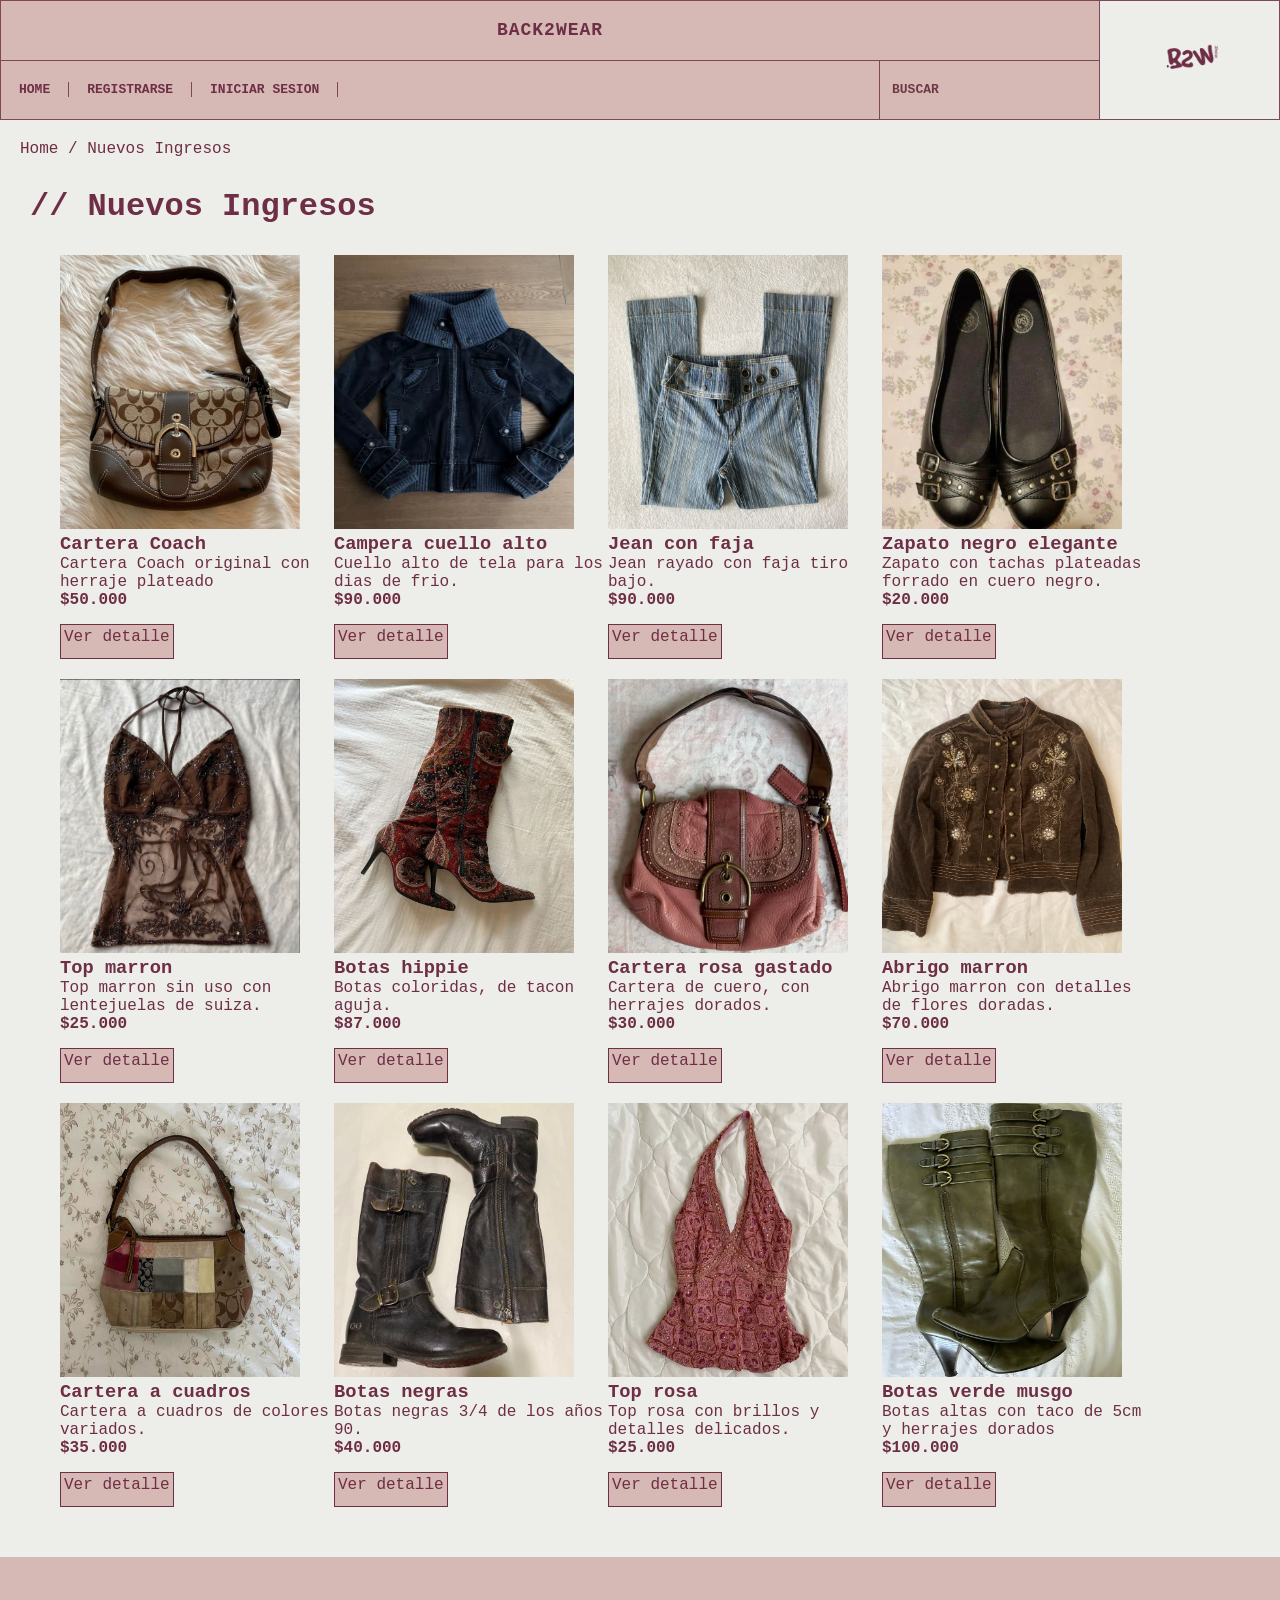
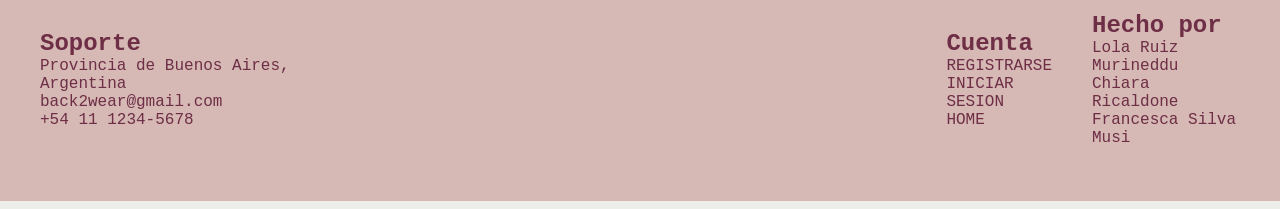
==== category.html @ ffa2dae8 "hicimos muchos cambios todas juntas como un equipo feliz" ====
<!DOCTYPE html>
<html lang="en">

<head>
    <meta charset="UTF-8">
    <meta name="viewport" content="width=device-width, initial-scale=1.0">
    <title>CATEGORY-BACK2WEAR</title>
    <link rel="stylesheet" href="./css/styles.css">
</head>

<body>
    <header class="header">
        <div class="contenedor">

            <div class="titulo">
                <h1 class="texto-titulo">BACK2WEAR</h1>
            </div>


            <div class="menu">
                <nav class="navegador">
                    <ul>
                        <li><a href="./index.html">HOME</a></li>
                        <li><a href="./register.html">REGISTRARSE</a></li>
                        <li><a href="./login.html">INICIAR SESION</a></li>
                    </ul>
                </nav>

                <form class="buscar" action="./search-results.html" method="GET">
                    <input type="text" placeholder="BUSCAR" name="q" value="">
                    <button type="submit">
                    </button>
                </form>
            </div>
        </div>

        <div class="logo">
            <img src="./img/logo.png" alt="B2W Vintage Logo">
        </div>
    </header>

    <div class="homedirec">
        <p> <a href="./index.html">Home / Nuevos Ingresos</a></p>
    </div>

    <div class="nuevos">
        <h1>// Nuevos Ingresos</h1>
    </div>



    <main class="productoscat">

        <div class="prendas">
            <img src="./img/CARTERA5.jpg" alt="Cartera coach">
            <h3>Cartera Coach</h3>
            <p>Cartera Coach original con herraje plateado</p>
            <p class="precio">$50.000</p>
            <a href="./product.html" class="botondet">Ver detalle</a>
        </div>

        <div class="prendas">
            <img src="./img/ABRIGO2.jpg" alt="Campera cuello alto">
            <h3>Campera cuello alto</h3>
            <p>Cuello alto de tela para los dias de frio.</p>
            <p class="precio">$90.000</p>
            <a href="./product.html" class="botondet">Ver detalle</a>
        </div>

       <div class="prendas">
                    <img src="./img/PANTALON1.jpg" alt="Jean con faja">
                    <h3>Jean con faja</h3>
                    <p>Jean rayado con faja tiro bajo.</p>
                    <p class="precio">$90.000</p>
                    <a href="./product.html" class="botondet">Ver detalle</a>
         </div>


        <div class="prendas">
            <img src="./img/ZAP3.jpg" alt="zapato elegante">
            <h3>Zapato negro elegante</h3>
            <p>Zapato con tachas plateadas forrado en cuero negro.</p>
            <p class="precio">$20.000</p>
            <a href="./product.html" class="botondet">Ver detalle</a>
        </div>

        <div class="prendas">
                    <img src="./img/TOP4.jpg" alt="Top marron">
                    <h3>Top marron</h3>
                    <p>Top marron sin uso con lentejuelas de suiza.</p>
                    <p class="precio">$25.000</p>
                    <a href="./product.html" class="botondet">Ver detalle</a>
         </div>

        <div class="prendas">
                    <img src="./img/ZAP2.jpg" alt="Botas altas">
                    <h3>Botas hippie</h3>
                    <p>Botas coloridas, de tacon aguja.</p>
                    <p class="precio">$87.000</p>
                    <a href="./product.html" class="botondet">Ver detalle</a>
                </div>

        <div class="prendas">
            <img src="./img/CARTERA1.jpg" alt="Cartera rosa gastado">
            <h3>Cartera rosa gastado</h3>
            <p>Cartera de cuero, con herrajes dorados.</p>
            <p class="precio">$30.000</p>
            <a href="./product.html" class="botondet">Ver detalle</a>
        </div>

        <div class="prendas">
                    <img src="./img/ABRIGO1.jpg" alt="Abrigo marron">
                    <h3>Abrigo marron</h3>
                    <p>Abrigo marron con detalles de flores doradas.</p>
                    <p class="precio">$70.000</p>
                    <a href="./product.html" class="botondet">Ver detalle</a>
                </div>

         <div class="prendas">
                    <img src="./img/CARTERA2.jpg" alt="Cartera a cuadros">
                    <h3>Cartera a cuadros</h3>
                    <p>Cartera a cuadros de colores variados.</p>
                    <p class="precio">$35.000</p>
                    <a href="./product.html" class="botondet">Ver detalle</a>
                </div>

       <div class="prendas">
                    <img src="./img/ZAP5.jpg" alt="Botas negras">
                    <h3>Botas negras</h3>
                    <p>Botas negras 3/4 de los años 90.</p>
                    <p class="precio">$40.000</p>
                    <a href="./product.html" class="botondet">Ver detalle</a>
                </div>

        <div class="prendas">
                    <img src="./img/TOP3.jpg" alt="Top rosa">
                    <h3>Top rosa</h3>
                    <p>Top rosa con brillos y detalles delicados.</p>
                    <p class="precio">$25.000</p>
                    <a href="./product.html" class="botondet">Ver detalle</a>
                </div>

        <div class="prendas">
            <img src="./img/ZAP4.jpg" alt="Botas verde musgo">
            <h3>Botas verde musgo</h3>
            <p>Botas altas con taco de 5cm y herrajes dorados</p>
            <p class="precio">$100.000</p>
            <a href="./product.html" class="botondet">Ver detalle</a>
        </div>

    </main>



    <footer>
        <div class="soporte">
            <h2>Soporte</h2>
            <p>Provincia de Buenos Aires, Argentina</p>
            <p><a href="https://mail.google.com/mail/u/0/#inbox">back2wear@gmail.com</a></p>
            <p><a href="https://web.whatsapp.com/">+54 11 1234-5678</a></p>
        </div>

        <div>
            <iframe
                src="https://www.google.com/maps/embed?pb=!1m18!1m12!1m3!1d3290.2256772134606!2d-58.53369842397355!3d-34.44641874920848!2m3!1f0!2f0!3f0!3m2!1i1024!2i768!4f13.1!3m3!1m2!1s0x95bcafe9caa04e91%3A0xab200d654151ec0b!2sUniversidad%20de%20San%20Andr%C3%A9s!5e0!3m2!1ses-419!2sar!4v1789571897589!5m2!1ses-419!2sar"
                width="600" height="200" style="border:0;" allowfullscreen="" loading="lazy"
                referrerpolicy="strict-origin-when-cross-origin"></iframe>
        </div>

        <div class="cuenta">
            <h2>Cuenta</h2>
            <a href="./register.html">REGISTRARSE</a><br>
            <a href="./login.html">INICIAR SESION</a><br>
            <a href="./index.html">HOME</a>
        </div>

        <div class="hecho">
            <h2>Hecho por</h2>
            <p>Lola Ruiz Murineddu</p>
            <p>Chiara Ricaldone</p>
            <p>Francesca Silva Musi</p>
        </div>



    </footer>

</body>

</html>
---- css/styles.css ----
ul,
ol,
li {
    list-style-type: none;
    text-decoration: none;
}

* {
    box-sizing: border-box;
    margin: 0;
    padding: 0;
}

body{
    background-color: #edede9;
}
.header {
    display: flex;
    width: 100%;
    height: 120px; 
    border: 1px solid #7c4852;
}


.contenedor {
    flex: 1; 
    background-color: #d6b8b4; 
    display: flex;
    flex-direction: column;
}


.titulo {
    flex: 1;
    display: flex;
    align-items: center;
    justify-content: center;
    border-bottom: 1px solid #7c4852;
}

.texto-titulo {
    font-family: monospace, Arial, sans-serif;
    font-size: 18px;
    font-weight: bold;
    color: #6d2e46; 
    letter-spacing: 1px;
}


.menu {
    flex: 1;
    display: flex;
    justify-content: space-between;
    align-items: center;
}


.navegador ul {
    display: flex;
    list-style: none;
    height: 100%;
}

.navegador li {
    border-right: 1px solid #7c4852;
}

.navegador a {
    display: flex;
    align-items: center;
    justify-content: center;
    padding: 0 18px;
    height: 100%;
    text-decoration: none;
    color: #6d2e46;
    font-family: monospace, Arial, sans-serif;
    font-size: 13px;
    font-weight: bold;
}


.buscar {
    display: flex;
    align-items: center;
    border-left: 1px solid #7c4852;
    padding: 0 12px;
    height: 100%;
    min-width: 220px;
    justify-content: space-between;
}

.buscar input {
    background: transparent;
    border: none;
    outline: none;
    color: #6d2e46;
    font-family: monospace, Arial, sans-serif;
    font-size: 13px;
    font-weight: bold;
    width: 100%;
}

.buscar input::placeholder {
    color: #6d3947;
}

.buscar button {
    background: transparent;
    border: none;
    color: #6d2e46;
    cursor: pointer;
    display: flex;
    align-items: center;
    padding-left: 8px;
}


.logo {
    width: 180px; 
    background-color: #edede9; 
    border-left: 1px solid #7c4852;
    display: flex;
    align-items: center;
    justify-content: center;
    padding: 10px;
}

.logo img {
    max-width: 100%;
    max-height: 100%;
    object-fit: contain;
}

.padre-categoria{
display:flex;
text-decoration:none;
margin-left:20px;
margin-top:40px;


}

.padre-categoria a{
display:flex;
text-decoration:none;
margin: 10px;
margin-left:20px;
color: #6d2e46;
font-family: monospace, Arial, sans-serif;
margin-right:90px;
}

.titulocate{
align-self:flex-start;
}

.categorias{
align-self:flex-start;
color: #6d2e46;
font-family: monospace, Arial, sans-serif;
border-right:#6d2e46 solid 1px;
}

.banner{
    margin-left:60px;
}
.banner img{
    flex-direction:row;
    flex-wrap:nowrap;
    width: 323px;;
    height:377px;
    margin:0px;
    
}

.prod{
margin-top: 40px;
color: #6d2e46;
font-family: monospace, Arial, sans-serif;
margin-bottom:30px;
border-top: #6d2e46 solid 1px;
padding-top: 20px;
}

.prendas{
     width:274px;
   
   
}
.prendas h3,p,a{
     color:#6d2e46;
     font-family: monospace, Arial, sans-serif;
     text-decoration:none;
}

.prendas img{
    width:240px;
    height:274px;
}

.botondet{
    color:#6d2e46;
    background-color:#d6b8b4;
    width: fit-content;
    height:35px;
    align-items:center;
    border:#6d2e46 solid 1px;
    padding: 3px;
    display:block;
    margin-top:15px;
    margin-bottom: 20px;
    
}

.precio{
    font-weight: bold;
}

.productos{
    display:flex;
    flex-direction:row;
    flex-wrap: wrap;
}

footer {
    background-color: #d6b8b4;
    display: flex;
    padding: 20px;
    justify-content: space-between;
    align-items: center;
    margin-top: 30px;
}

.soporte {
    color: #6d2e46;
    font-family: monospace, Arial, sans-serif;
padding: 20px;
}

.cuenta {
    color: #6d2e46;
    font-family: monospace, Arial, sans-serif;
padding: 20px;

}

.hecho {
    color: #6d2e46;
    font-family: monospace, Arial, sans-serif;
padding: 20px;
}

.productoscat {
    display:flex;
    flex-direction:row;
    flex-wrap: wrap;
    margin-left: 60px;
}

.homedirec { 
    color: #6d2e46;
    font-family: monospace, Arial, sans-serif;
    margin: 20px;
}

.nuevos {
    color: #6d2e46;
    font-family: monospace, Arial, sans-serif;
    margin: 30px;
}
.no_hay {
    text-align: center;
    color: #6d2e46;
    font-family: monospace, Arial, sans-serif;
    margin-top: 40px;
    margin-bottom: 100px;
}

.item {
    display: flex;
    margin: 60px;
    padding: 20px;
    border-bottom: 1px solid #6d2e46;
}

.chico img{
   width: 152px;
   height: 140px;
   display: block;
   margin-top: 20px;

}

.grande img{
    width: 508px;
    height: 600px;
    margin-left: 50px;
    margin-right: 50px;

}

.desc h1{
    color: #6d2e46;
    font-family: monospace, Arial, sans-serif;
    margin-bottom: 10px;
}

.grande {
    display: flex;
    margin: 20px;
}

.desc p {
    color: #6d2e46;
     font-family: monospace, Arial, sans-serif;
}

.mismo {
     color: #6d2e46;
    font-family: monospace, Arial, sans-serif;
    margin-bottom: 10px;
    font-weight: bold;
}

.tengorazon {
    border-top: #6d2e46 solid 1px;
    padding-top: 10px;
}

.menos, .uno, .mas, .comprar {
    display: inline-block;
    margin: 5px;
    margin-top: 30px;
}

.menos {
    border: 1px solid #6d2e46;
    padding: 10px;
    border-radius: 20%;
}

.mas {
    background-color: #d6b8b4;
    padding: 10px;
    border-radius: 20%;
}

.comprar {
    margin-left: 300px;
background-color: #d6b8b4;
    padding: 10px;
    border-radius: 10%;
}

.estrella {
    font-size: 100px;
    color: #fae588;
}

.formulario form{
    color: #6d2e46;
    font-family: monospace, Arial, sans-serif;
    padding:20px;
    
}
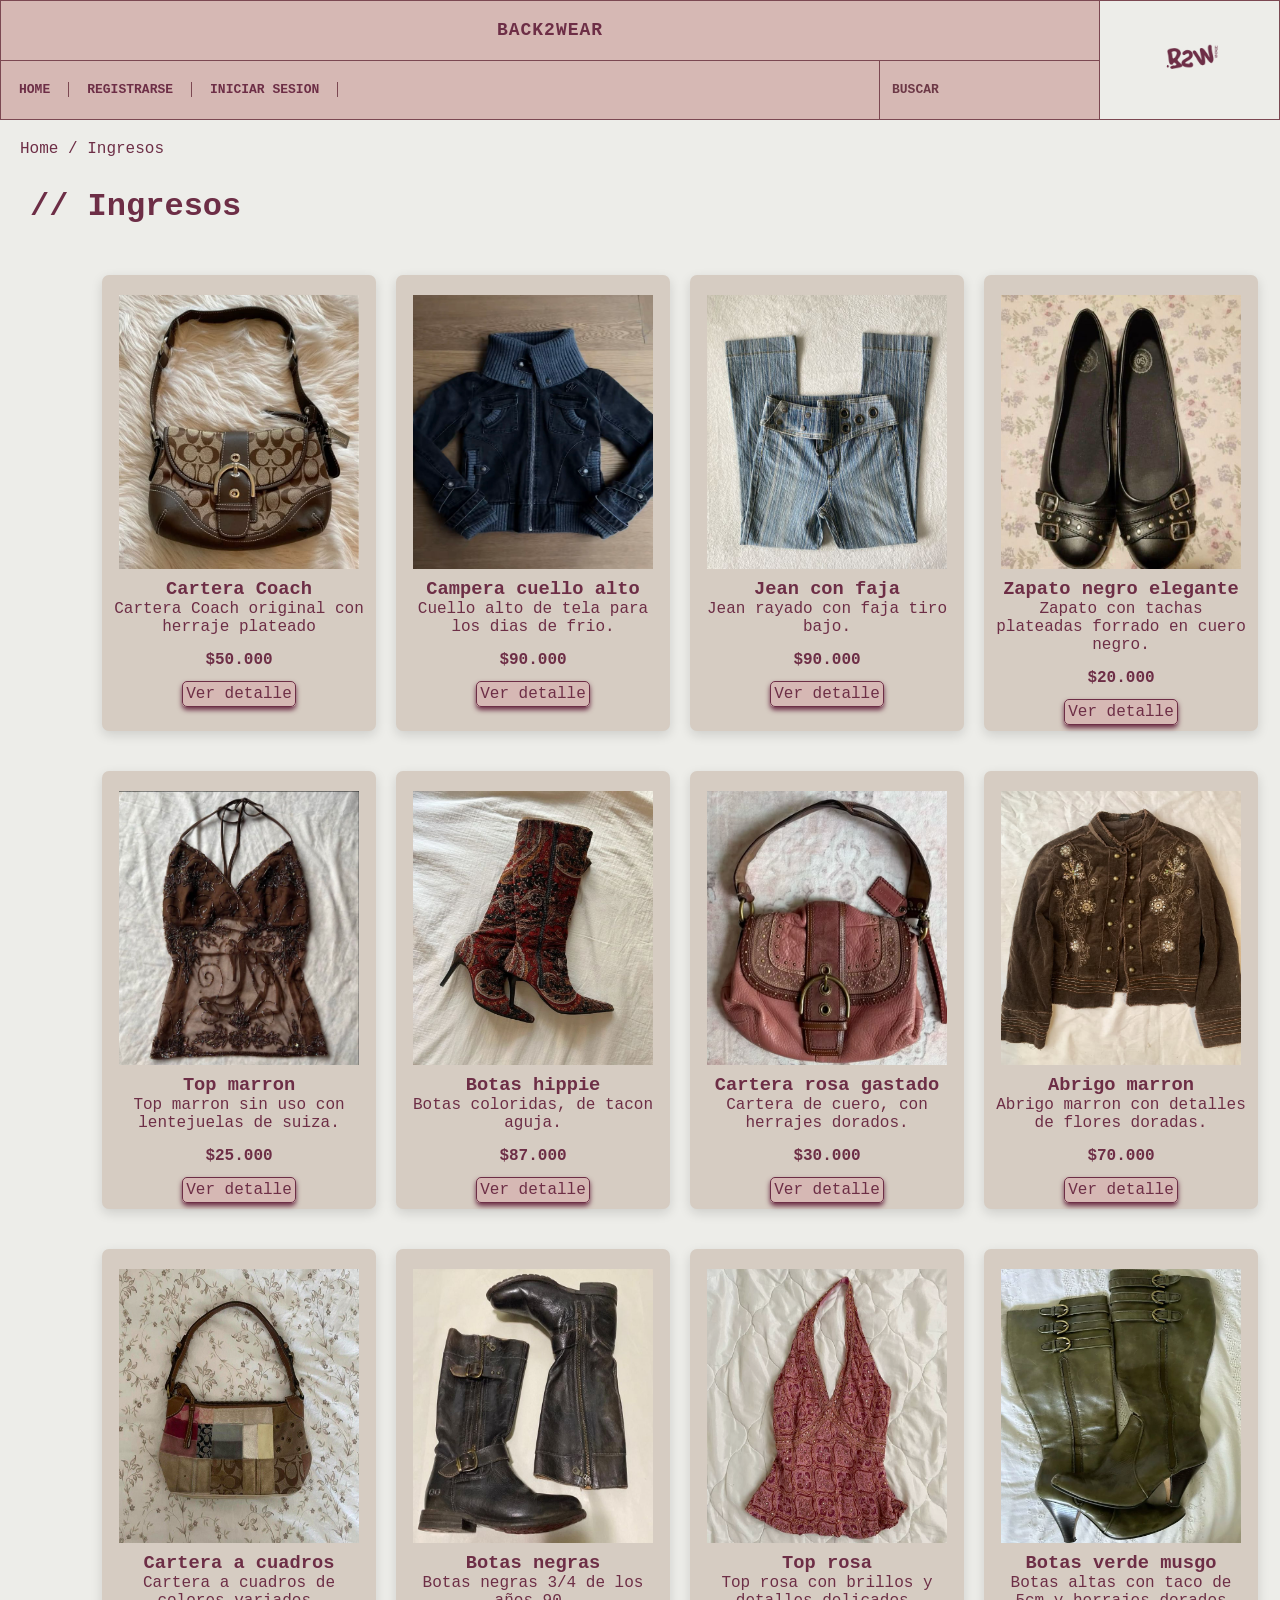
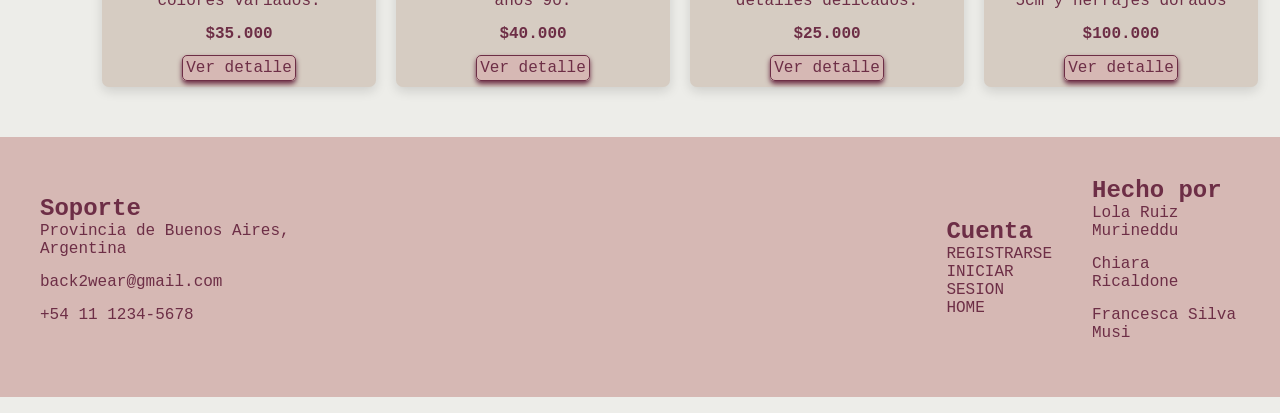
==== commit 205338bf: "Modificaciones generales, arrancamos a rastrillar" ====
--- a/category.html
+++ b/category.html
@@ -40,11 +40,11 @@
     </header>
 
     <div class="homedirec">
-        <p> <a href="./index.html">Home / Nuevos Ingresos</a></p>
+        <p> <a href="./index.html">Home / Ingresos</a></p>
     </div>
 
     <div class="nuevos">
-        <h1>// Nuevos Ingresos</h1>
+        <h1>// Ingresos</h1>
     </div>
 
 
--- a/css/styles.css
+++ b/css/styles.css
@@ -11,20 +11,21 @@
     padding: 0;
 }
 
-body{
+body {
     background-color: #edede9;
 }
+
 .header {
     display: flex;
     width: 100%;
-    height: 120px; 
+    height: 120px;
     border: 1px solid #7c4852;
 }
 
 
 .contenedor {
-    flex: 1; 
-    background-color: #d6b8b4; 
+    flex: 1;
+    background-color: #d6b8b4;
     display: flex;
     flex-direction: column;
 }
@@ -42,7 +43,7 @@
     font-family: monospace, Arial, sans-serif;
     font-size: 18px;
     font-weight: bold;
-    color: #6d2e46; 
+    color: #6d2e46;
     letter-spacing: 1px;
 }
 
@@ -116,8 +117,8 @@
 
 
 .logo {
-    width: 180px; 
-    background-color: #edede9; 
+    width: 180px;
+    background-color: #edede9;
     border-left: 1px solid #7c4852;
     display: flex;
     align-items: center;
@@ -131,94 +132,120 @@
     object-fit: contain;
 }
 
-.padre-categoria{
-display:flex;
-text-decoration:none;
-margin-left:20px;
-margin-top:40px;
-
-
-}
-
-.padre-categoria a{
-display:flex;
-text-decoration:none;
-margin: 10px;
-margin-left:20px;
-color: #6d2e46;
-font-family: monospace, Arial, sans-serif;
-margin-right:90px;
-}
-
-.titulocate{
-align-self:flex-start;
-}
-
-.categorias{
-align-self:flex-start;
-color: #6d2e46;
-font-family: monospace, Arial, sans-serif;
-border-right:#6d2e46 solid 1px;
-}
-
-.banner{
-    margin-left:60px;
-}
-.banner img{
-    flex-direction:row;
-    flex-wrap:nowrap;
-    width: 323px;;
-    height:377px;
-    margin:0px;
+.padre-categoria {
+    display: flex;
+    text-decoration: none;
+    margin-left: 20px;
+    margin-top: 40px;
+
+
+}
+
+.padre-categoria a {
+    display: flex;
+    text-decoration: none;
+    margin: 10px;
+    margin-left: 20px;
+    color: #6d2e46;
+    font-family: monospace, Arial, sans-serif;
+    margin-right: 90px;
+}
+
+.titulocate {
+    align-self: flex-start;
+}
+
+.categorias {
+    align-self: flex-start;
+    color: #6d2e46;
+    font-family: monospace, Arial, sans-serif;
+    border-right: #6d2e46 solid 1px;
+}
+
+.banner {
+    margin-left: 60px;
+    display: inline-block;
+    text-align: center;
+}
+
+.banner img {
+    flex-direction: row;
+    flex-wrap: nowrap;
+    width: 323px;
+    height: 377px;
+    margin: 0px;
+
+}
+
+.prod {
+    margin-top: 40px;
+    color: #6d2e46;
+    font-family: monospace, Arial, sans-serif;
+    margin-bottom: 30px;
+    border-top: #6d2e46 solid 1px;
+    padding-top: 20px;
+    display: flex;
+    margin-left: 20px;
+
+}
+
+.prendas {
+    width: 274px;
+    background-color: #d6ccc2;
+    margin: 20px;
+    text-align: center;
+    padding: 10px;
+    margin-right: 0;
+    border-radius: 7px;
+      box-shadow: 0 4px 12px #00000022;
+      
+
+
+}
+
+.prendas h3,
+p,
+a {
+    color: #6d2e46;
+    font-family: monospace, Arial, sans-serif;
+    text-decoration: none;
+
+}
+
+.prendas img {
+    width: 240px;
+    height: 274px;
+    margin-top: 10px;
+    margin-bottom: 5px;
+
+}
+
+.botondet {
+    color: #6d2e46;
+    background-color: #d6b8b4;
+    width: fit-content;
+    height: 35px;
+    border: #6d2e46 solid 1px;
+    padding: 3px;
+    margin: auto;
+    align-items: center;
+  box-shadow: 0 3px 5px #6d2e46;
+  border-radius: 5px;
     
 }
 
-.prod{
-margin-top: 40px;
-color: #6d2e46;
-font-family: monospace, Arial, sans-serif;
-margin-bottom:30px;
-border-top: #6d2e46 solid 1px;
-padding-top: 20px;
-}
-
-.prendas{
-     width:274px;
-   
-   
-}
-.prendas h3,p,a{
-     color:#6d2e46;
-     font-family: monospace, Arial, sans-serif;
-     text-decoration:none;
-}
-
-.prendas img{
-    width:240px;
-    height:274px;
-}
-
-.botondet{
-    color:#6d2e46;
-    background-color:#d6b8b4;
-    width: fit-content;
-    height:35px;
-    align-items:center;
-    border:#6d2e46 solid 1px;
-    padding: 3px;
-    display:block;
-    margin-top:15px;
+.botondet a {
     margin-bottom: 20px;
-    
-}
-
-.precio{
-    font-weight: bold;
-}
-
-.productos{
-    display:flex;
-    flex-direction:row;
+    text-align: center;
+}
+
+.precio {
+    font-weight: bold;
+}
+
+.productos {
+    display: flex;
+    flex-direction: row;
     flex-wrap: wrap;
 }
 
@@ -229,38 +256,43 @@
     justify-content: space-between;
     align-items: center;
     margin-top: 30px;
+  
 }
 
 .soporte {
     color: #6d2e46;
     font-family: monospace, Arial, sans-serif;
-padding: 20px;
+    padding: 20px;
 }
 
 .cuenta {
     color: #6d2e46;
     font-family: monospace, Arial, sans-serif;
-padding: 20px;
+    padding: 20px;
 
 }
 
 .hecho {
     color: #6d2e46;
     font-family: monospace, Arial, sans-serif;
-padding: 20px;
+    padding: 20px;
 }
 
 .productoscat {
-    display:flex;
-    flex-direction:row;
+    display: flex;
+    flex-direction: row;
     flex-wrap: wrap;
     margin-left: 60px;
-}
-
-.homedirec { 
+    justify-content: center;
+}
+
+.homedirec {
     color: #6d2e46;
     font-family: monospace, Arial, sans-serif;
     margin: 20px;
+
+
+
 }
 
 .nuevos {
@@ -268,6 +300,7 @@
     font-family: monospace, Arial, sans-serif;
     margin: 30px;
 }
+
 .no_hay {
     text-align: center;
     color: #6d2e46;
@@ -283,15 +316,16 @@
     border-bottom: 1px solid #6d2e46;
 }
 
-.chico img{
-   width: 152px;
-   height: 140px;
-   display: block;
-   margin-top: 20px;
-
-}
-
-.grande img{
+.chico img {
+    width: 152px;
+    height: 140px;
+    display: block;
+    margin-top: 20px;
+    
+
+}
+
+.grande img {
     width: 508px;
     height: 600px;
     margin-left: 50px;
@@ -299,7 +333,7 @@
 
 }
 
-.desc h1{
+.desc h1 {
     color: #6d2e46;
     font-family: monospace, Arial, sans-serif;
     margin-bottom: 10px;
@@ -312,11 +346,11 @@
 
 .desc p {
     color: #6d2e46;
-     font-family: monospace, Arial, sans-serif;
+    font-family: monospace, Arial, sans-serif;
 }
 
 .mismo {
-     color: #6d2e46;
+    color: #6d2e46;
     font-family: monospace, Arial, sans-serif;
     margin-bottom: 10px;
     font-weight: bold;
@@ -327,39 +361,228 @@
     padding-top: 10px;
 }
 
-.menos, .uno, .mas, .comprar {
+.menos,
+.uno,
+.mas,
+.comprar {
     display: inline-block;
     margin: 5px;
     margin-top: 30px;
 }
 
 .menos {
-    border: 1px solid #6d2e46;
+  
     padding: 10px;
     border-radius: 20%;
+      box-shadow: 0 1px 5px #6d2e46;
 }
 
 .mas {
     background-color: #d6b8b4;
     padding: 10px;
     border-radius: 20%;
+      box-shadow: 0 3px 5px #6d2e46;
 }
 
 .comprar {
     margin-left: 300px;
-background-color: #d6b8b4;
+    background-color: #d6b8b4;
     padding: 10px;
     border-radius: 10%;
+      box-shadow: 0 3px 5px #6d2e46;
 }
 
 .estrella {
-    font-size: 100px;
-    color: #fae588;
-}
-
-.formulario form{
-    color: #6d2e46;
-    font-family: monospace, Arial, sans-serif;
-    padding:20px;
+    font-size: 80px;
+    color: #dbb42c;
     
+}
+
+.formulario textarea {
+    margin-left: 60px;
+    background-color: #edede9;
+    border: #6d2e46 solid 1px;
+    color: #6d2e46;
+    cursor: pointer;
+    font-family: monospace, Arial, sans-serif;
+    font-weight: bold;
+    padding: 10px;
+    border-radius: 5px;
+    margin-bottom: 10px;
+    width: 400px;
+        box-shadow: 0 1px 5px #6d2e46;
+}
+
+.res {
+    display: flex;
+    flex-direction: row;
+    align-items: flex-start;
+    justify-content:left;
+    
+}
+
+
+.res h2 {
+    color: #6d2e46;
+    font-family: monospace, Arial, sans-serif;
+    align-self: flex-start;
+    padding-right: 10px;
+    margin-left: 60px;
+}
+
+.res p {
+    font-family: monospace, Arial, sans-serif;
+    align-self: flex-start;
+    padding-right: 10px;
+}
+
+.lindo {
+    color: #6d2e46;
+    font-family: monospace, Arial, sans-serif;
+    margin-left: 60px;
+    margin-right: 60px;
+ 
+
+}
+
+.estrellares {
+    font-size: 30px;
+    color: #dbb42c;
+}
+
+.comentarios {
+    padding-top: 30px;
+    padding-bottom: 30px;
+    
+
+}
+
+.comentarios1 {
+    background-color: #d6ccc2;
+    margin-bottom: 20px;
+    border: #6d2e46 dotted 2px;
+    padding: 20px;
+    border-radius: 10px;
+}
+
+.comentarios2 {
+    background-color: #d6ccc2;
+    margin-bottom: 20px;
+    border: #6d2e46 dotted 2px;
+    padding: 20px;
+    border-radius: 10px;
+}
+
+.comentarios3 {
+    background-color: #d6ccc2;
+    margin-bottom: 20px;
+    border: #6d2e46 dotted 2px;
+    padding: 20px;
+    border-radius: 10px;
+}
+
+.comentarios4 {
+    background-color: #d6ccc2;
+    margin-bottom: 20px;
+    border: #6d2e46 dotted 2px;
+    padding: 20px;
+    border-radius: 10px;
+}
+
+
+.comentarios5 {
+    background-color: #d6ccc2;
+    margin-bottom: 20px;
+    border: #6d2e46 dotted 2px;
+    padding: 20px;
+    border-radius: 10px;
+}
+
+
+.iniciar {
+    display: flex;
+    font-size: 25px;
+
+
+}
+
+
+.imgregis img {
+    width: 600px;
+    height: 682px;
+    margin-top: 100px;
+    margin-bottom: 100px;
+    margin-left: 100px;
+
+}
+
+.sesion {
+    margin: auto;
+    color: #6d2e46;
+    font-family: monospace, Arial, sans-serif;
+    display: block;
+    padding: 70px;
+    border-radius: 5px;
+    border: solid #6d2e46 1px;
+    
+}
+
+.sesion input {
+    background: transparent;
+    border-bottom: #6d2e46 solid 2px;
+    border-top: none;
+    border-right: none;
+    border-left: none;
+    outline: none;
+    display: flex;
+    flex-direction: column;
+    margin-bottom: 15px;
+    font-size: 20px;
+     
+}
+
+.sesion div {
+    display: flex;
+    flex-direction: column;
+    margin-bottom: 15px;
+    justify-content: center;
+
+
+}
+
+.sesion h2,
+p {
+    display: flex;
+    flex-direction: column;
+    margin-bottom: 15px;
+}
+
+
+.tener {
+    font-size: 15px;
+}
+
+
+.ingresar {
+    display: flex;
+}
+
+.ingresar button {
+    background: transparent;
+    border: solid #6d2e46 1px;
+    color: #6d2e46;
+    cursor: pointer;
+    width: fit-content;
+    align-self: center;
+    font-family: monospace, Arial, sans-serif;
+    font-weight: bold;
+    padding: 10px;
+    border-radius: 10px;
+        box-shadow: 0 1px 5px #6d2e46;
+
+}
+
+.reg {
+    border-bottom: solid #6d2e46 1px;
+    width: fit-content;
 }
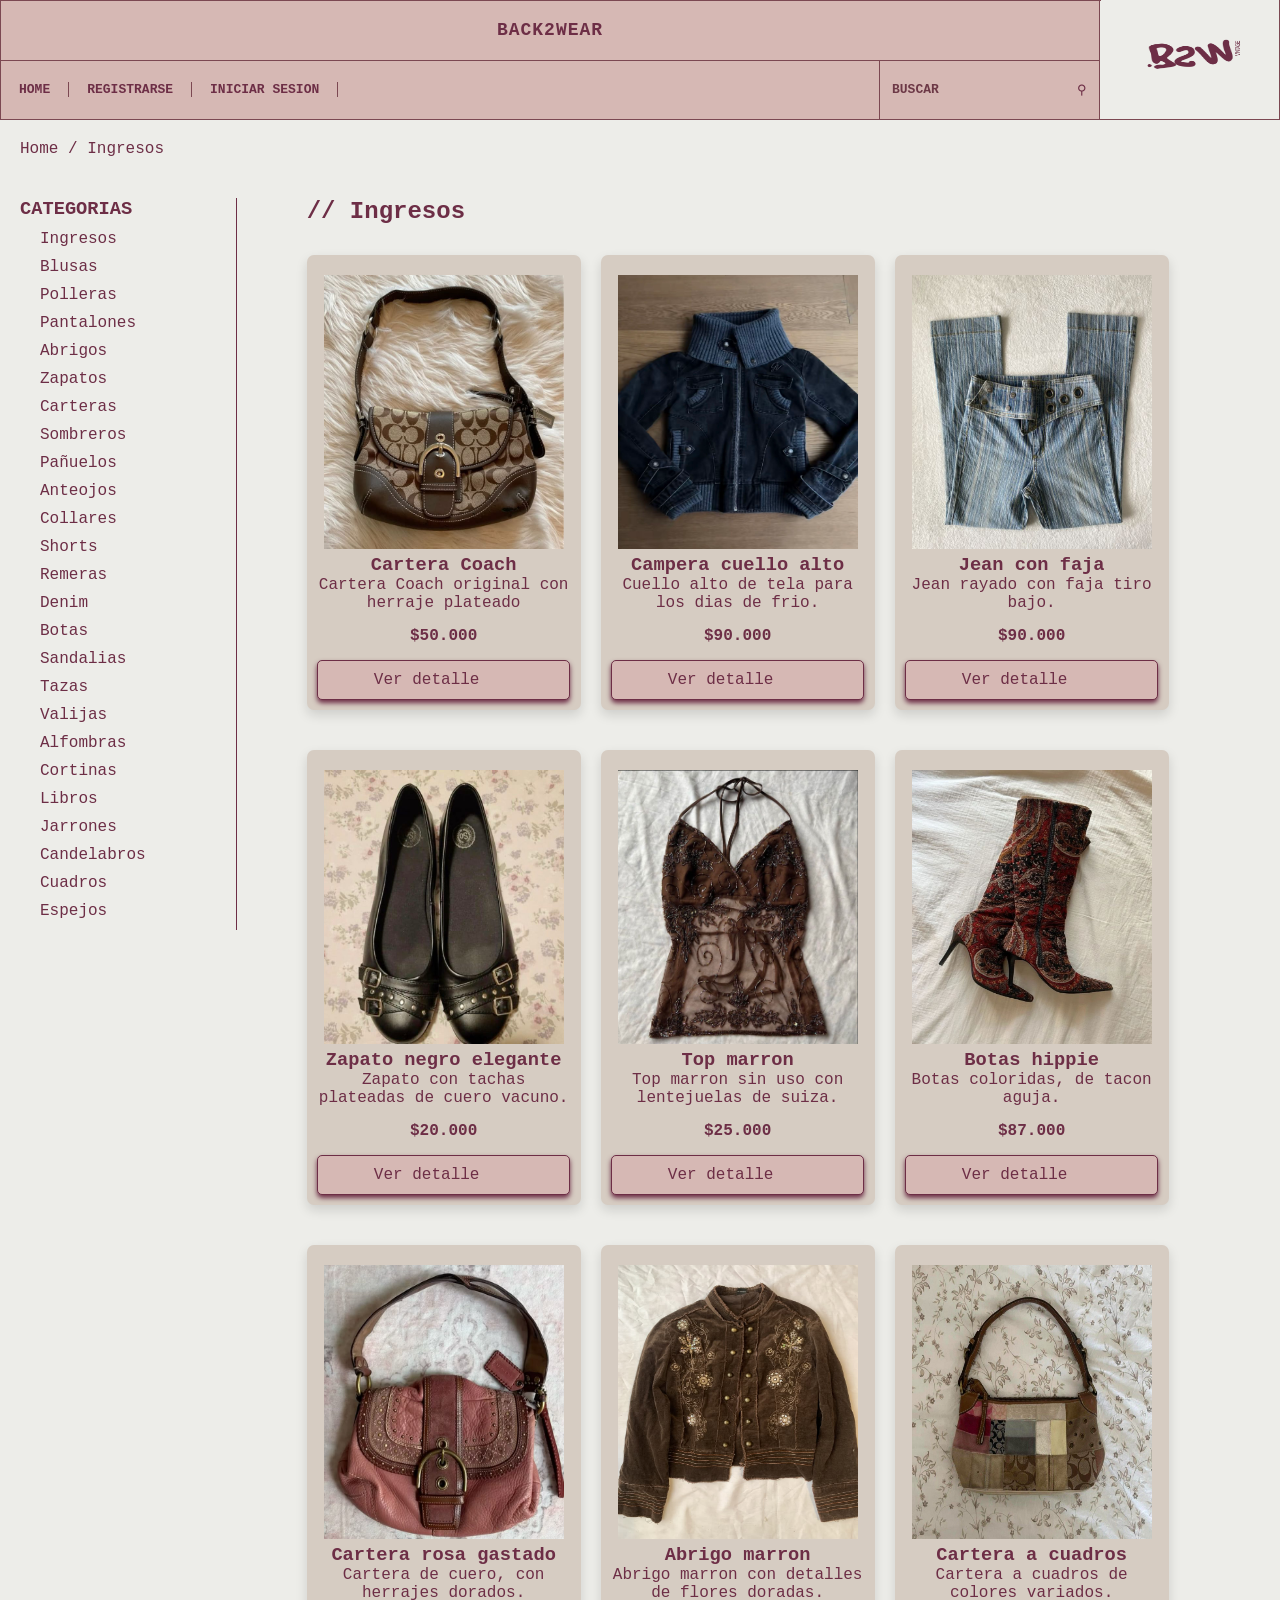
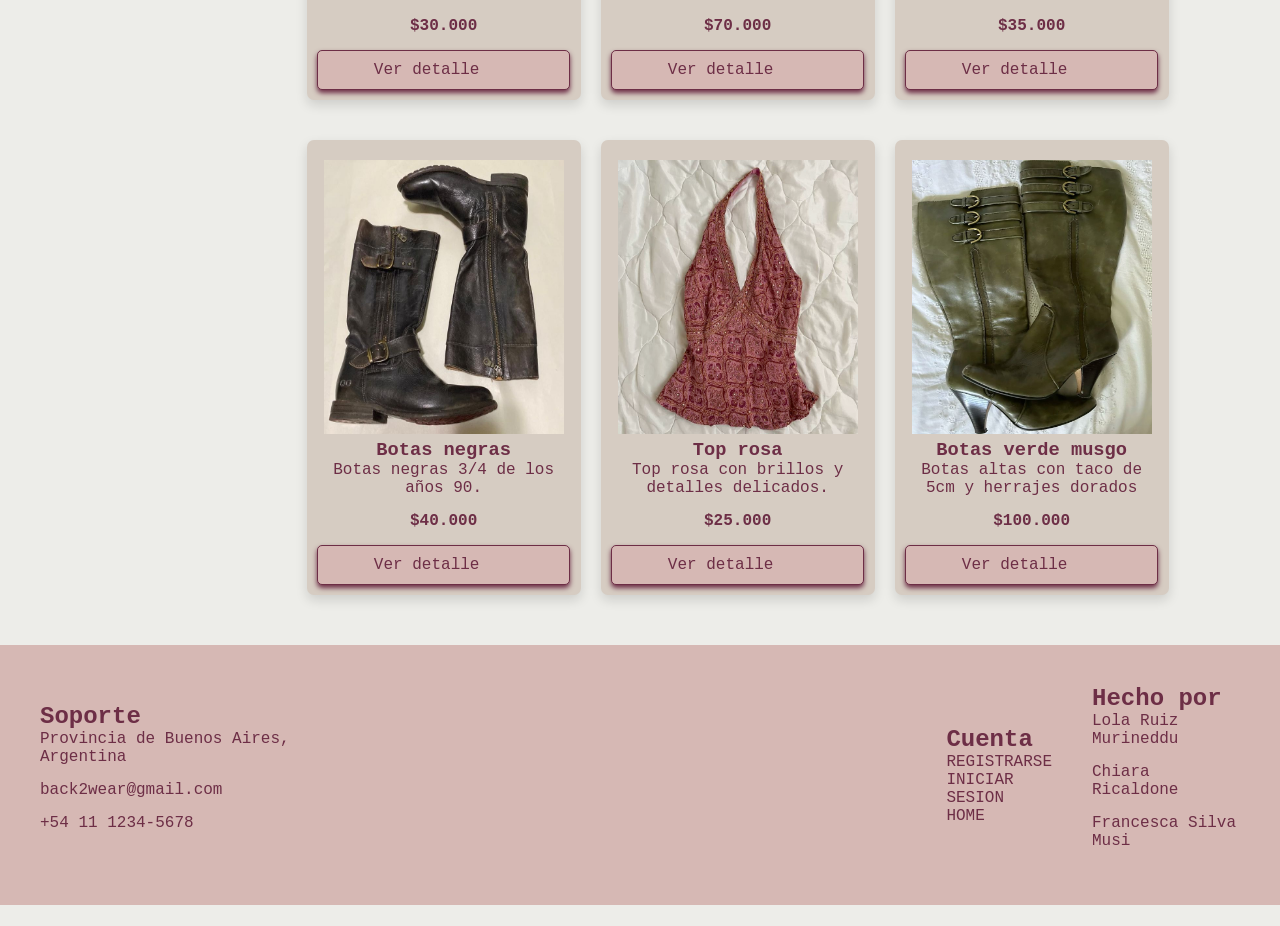
==== commit 31b7fbb3: "mas rastrillado y modificacion dde secciones" ====
--- a/category.html
+++ b/category.html
@@ -28,127 +28,159 @@
 
                 <form class="buscar" action="./search-results.html" method="GET">
                     <input type="text" placeholder="BUSCAR" name="q" value="">
-                    <button type="submit">
-                    </button>
+                    <button type="submit">⚲</button>
                 </form>
             </div>
         </div>
 
         <div class="logo">
-            <img src="./img/logo.png" alt="B2W Vintage Logo">
+            <a href="./index.html"> <img src="./img/logo.png" alt="B2W Vintage Logo"></a>
         </div>
     </header>
 
-    <div class="homedirec">
-        <p> <a href="./index.html">Home / Ingresos</a></p>
-    </div>
-
-    <div class="nuevos">
-        <h1>// Ingresos</h1>
-    </div>
-
-
-
-    <main class="productoscat">
-
-        <div class="prendas">
-            <img src="./img/CARTERA5.jpg" alt="Cartera coach">
-            <h3>Cartera Coach</h3>
-            <p>Cartera Coach original con herraje plateado</p>
-            <p class="precio">$50.000</p>
-            <a href="./product.html" class="botondet">Ver detalle</a>
-        </div>
-
-        <div class="prendas">
-            <img src="./img/ABRIGO2.jpg" alt="Campera cuello alto">
-            <h3>Campera cuello alto</h3>
-            <p>Cuello alto de tela para los dias de frio.</p>
-            <p class="precio">$90.000</p>
-            <a href="./product.html" class="botondet">Ver detalle</a>
-        </div>
-
-       <div class="prendas">
+    <nav class="homedirec">
+        <a href="./index.html">Home / Ingresos</a>
+    </nav>
+
+
+
+
+    <section class="padre-categoria">
+        <ul class="categorias">
+            <h3 class="titulocate">CATEGORIAS</h3>
+            <li> <a href="./category.html">Ingresos</a></li>
+            <li> <a href="./category.html">Blusas</a></li>
+            <li> <a href="./category.html">Polleras</a></li>
+            <li> <a href="./category.html">Pantalones</a></li>
+            <li> <a href="./category.html">Abrigos</a></li>
+            <li> <a href="./category.html">Zapatos</a></li>
+            <li> <a href="./category.html">Carteras</a></li>
+            <li> <a href="./category.html">Sombreros</a></li>
+            <li> <a href="./category.html">Pañuelos</a></li>
+            <li> <a href="./category.html">Anteojos</a></li>
+            <li> <a href="./category.html">Collares</a></li>
+            <li> <a href="./category.html">Shorts</a></li>
+            <li> <a href="./category.html">Remeras</a></li>
+            <li> <a href="./category.html">Denim</a></li>
+            <li> <a href="./category.html">Botas</a></li>
+            <li> <a href="./category.html">Sandalias</a></li>
+            <li> <a href="./category.html">Tazas</a></li>
+            <li> <a href="./category.html">Valijas</a></li>
+            <li> <a href="./category.html">Alfombras</a></li>
+            <li> <a href="./category.html">Cortinas</a></li>
+            <li> <a href="./category.html">Libros</a></li>
+            <li> <a href="./category.html">Jarrones</a></li>
+            <li> <a href="./category.html">Candelabros</a></li>
+            <li> <a href="./category.html">Cuadros</a></li>
+            <li> <a href="./category.html">Espejos</a></li>
+        </ul>
+
+
+        <main class="father">
+            <div>
+                <h1 class="nuevos">// Ingresos</h1>
+            </div>
+
+            <section class="productos">
+                <article class="prendas">
+                    <img src="./img/CARTERA5.jpg" alt="Cartera coach">
+                    <h3>Cartera Coach</h3>
+                    <p>Cartera Coach original con herraje plateado</p>
+                    <p class="precio">$50.000</p>
+                    <div class="botondet"><a href="./product.html">Ver detalle</a></div>
+                </article>
+
+                <article class="prendas">
+                    <img src="./img/ABRIGO2.jpg" alt="Campera cuello alto">
+                    <h3>Campera cuello alto</h3>
+                    <p>Cuello alto de tela para los dias de frio.</p>
+                    <p class="precio">$90.000</p>
+                    <div class="botondet"><a href="./product.html">Ver detalle</a></div>
+                </article>
+
+                <article class="prendas">
                     <img src="./img/PANTALON1.jpg" alt="Jean con faja">
                     <h3>Jean con faja</h3>
                     <p>Jean rayado con faja tiro bajo.</p>
                     <p class="precio">$90.000</p>
-                    <a href="./product.html" class="botondet">Ver detalle</a>
-         </div>
-
-
-        <div class="prendas">
-            <img src="./img/ZAP3.jpg" alt="zapato elegante">
-            <h3>Zapato negro elegante</h3>
-            <p>Zapato con tachas plateadas forrado en cuero negro.</p>
-            <p class="precio">$20.000</p>
-            <a href="./product.html" class="botondet">Ver detalle</a>
-        </div>
-
-        <div class="prendas">
+                    <div class="botondet"><a href="./product.html">Ver detalle</a></div>
+                </article>
+
+
+                <article class="prendas">
+                    <img src="./img/ZAP3.jpg" alt="zapato elegante">
+                    <h3>Zapato negro elegante</h3>
+                    <p>Zapato con tachas plateadas de cuero vacuno.</p>
+                    <p class="precio">$20.000</p>
+                    <div class="botondet"><a href="./product.html">Ver detalle</a></div>
+                </article>
+
+                <article class="prendas">
                     <img src="./img/TOP4.jpg" alt="Top marron">
                     <h3>Top marron</h3>
                     <p>Top marron sin uso con lentejuelas de suiza.</p>
                     <p class="precio">$25.000</p>
-                    <a href="./product.html" class="botondet">Ver detalle</a>
-         </div>
-
-        <div class="prendas">
+                    <div class="botondet"><a href="./product.html">Ver detalle</a></div>
+                </article>
+
+                <article class="prendas">
                     <img src="./img/ZAP2.jpg" alt="Botas altas">
                     <h3>Botas hippie</h3>
                     <p>Botas coloridas, de tacon aguja.</p>
                     <p class="precio">$87.000</p>
-                    <a href="./product.html" class="botondet">Ver detalle</a>
-                </div>
-
-        <div class="prendas">
-            <img src="./img/CARTERA1.jpg" alt="Cartera rosa gastado">
-            <h3>Cartera rosa gastado</h3>
-            <p>Cartera de cuero, con herrajes dorados.</p>
-            <p class="precio">$30.000</p>
-            <a href="./product.html" class="botondet">Ver detalle</a>
-        </div>
-
-        <div class="prendas">
+                    <div class="botondet"><a href="./product.html">Ver detalle</a></div>
+                </article>
+
+                <article class="prendas">
+                    <img src="./img/CARTERA1.jpg" alt="Cartera rosa gastado">
+                    <h3>Cartera rosa gastado</h3>
+                    <p>Cartera de cuero, con herrajes dorados.</p>
+                    <p class="precio">$30.000</p>
+                    <div class="botondet"><a href="./product.html">Ver detalle</a></div>
+                </article>
+
+                <article class="prendas">
                     <img src="./img/ABRIGO1.jpg" alt="Abrigo marron">
                     <h3>Abrigo marron</h3>
                     <p>Abrigo marron con detalles de flores doradas.</p>
                     <p class="precio">$70.000</p>
-                    <a href="./product.html" class="botondet">Ver detalle</a>
-                </div>
-
-         <div class="prendas">
+                    <div class="botondet"><a href="./product.html">Ver detalle</a></div>
+                </article>
+
+                <article class="prendas">
                     <img src="./img/CARTERA2.jpg" alt="Cartera a cuadros">
                     <h3>Cartera a cuadros</h3>
                     <p>Cartera a cuadros de colores variados.</p>
                     <p class="precio">$35.000</p>
-                    <a href="./product.html" class="botondet">Ver detalle</a>
-                </div>
-
-       <div class="prendas">
+                    <div class="botondet"><a href="./product.html">Ver detalle</a></div>
+                </article>
+
+                <article class="prendas">
                     <img src="./img/ZAP5.jpg" alt="Botas negras">
                     <h3>Botas negras</h3>
                     <p>Botas negras 3/4 de los años 90.</p>
                     <p class="precio">$40.000</p>
-                    <a href="./product.html" class="botondet">Ver detalle</a>
-                </div>
-
-        <div class="prendas">
+                    <div class="botondet"><a href="./product.html">Ver detalle</a></div>
+                </article>
+
+                <article class="prendas">
                     <img src="./img/TOP3.jpg" alt="Top rosa">
                     <h3>Top rosa</h3>
                     <p>Top rosa con brillos y detalles delicados.</p>
                     <p class="precio">$25.000</p>
-                    <a href="./product.html" class="botondet">Ver detalle</a>
-                </div>
-
-        <div class="prendas">
-            <img src="./img/ZAP4.jpg" alt="Botas verde musgo">
-            <h3>Botas verde musgo</h3>
-            <p>Botas altas con taco de 5cm y herrajes dorados</p>
-            <p class="precio">$100.000</p>
-            <a href="./product.html" class="botondet">Ver detalle</a>
-        </div>
-
-    </main>
+                    <div class="botondet"><a href="./product.html">Ver detalle</a></div>
+                </article>
+
+                <article class="prendas">
+                    <img src="./img/ZAP4.jpg" alt="Botas verde musgo">
+                    <h3>Botas verde musgo</h3>
+                    <p>Botas altas con taco de 5cm y herrajes dorados</p>
+                    <p class="precio">$100.000</p>
+                    <div class="botondet"><a href="./product.html">Ver detalle</a></div>
+                </article>
+            </section>
+        </main>
+    </section>
 
 
 
--- a/css/styles.css
+++ b/css/styles.css
@@ -127,9 +127,9 @@
 }
 
 .logo img {
-    max-width: 100%;
-    max-height: 100%;
-    object-fit: contain;
+    width: 178px;
+    height: 118px;
+
 }
 
 .padre-categoria {
@@ -177,6 +177,10 @@
 
 }
 
+
+.father{
+    margin-left:50px;
+}
 .prod {
     margin-top: 40px;
     color: #6d2e46;
@@ -197,9 +201,10 @@
     padding: 10px;
     margin-right: 0;
     border-radius: 7px;
-      box-shadow: 0 4px 12px #00000022;
-      
-
+    box-shadow: 0 5px 12px #00000022;
+    display: flex;
+    flex-direction: column;
+    align-items: center;
 
 }
 
@@ -209,7 +214,7 @@
     color: #6d2e46;
     font-family: monospace, Arial, sans-serif;
     text-decoration: none;
-
+ 
 }
 
 .prendas img {
@@ -217,26 +222,19 @@
     height: 274px;
     margin-top: 10px;
     margin-bottom: 5px;
-
+  
 }
 
 .botondet {
     color: #6d2e46;
     background-color: #d6b8b4;
-    width: fit-content;
-    height: 35px;
+    box-shadow: 0 3px 5px #6d2e46;
     border: #6d2e46 solid 1px;
-    padding: 3px;
-    margin: auto;
-    align-items: center;
-  box-shadow: 0 3px 5px #6d2e46;
-  border-radius: 5px;
-    
-}
-
-.botondet a {
-    margin-bottom: 20px;
-    text-align: center;
+    border-radius: 5px;
+}
+
+.botondet a{
+    padding-left:36px;
 }
 
 .precio {
@@ -249,6 +247,7 @@
     flex-wrap: wrap;
 }
 
+
 footer {
     background-color: #d6b8b4;
     display: flex;
@@ -256,7 +255,7 @@
     justify-content: space-between;
     align-items: center;
     margin-top: 30px;
-  
+
 }
 
 .soporte {
@@ -278,13 +277,6 @@
     padding: 20px;
 }
 
-.productoscat {
-    display: flex;
-    flex-direction: row;
-    flex-wrap: wrap;
-    margin-left: 60px;
-    justify-content: center;
-}
 
 .homedirec {
     color: #6d2e46;
@@ -292,13 +284,13 @@
     margin: 20px;
 
 
-
 }
 
 .nuevos {
     color: #6d2e46;
     font-family: monospace, Arial, sans-serif;
-    margin: 30px;
+    margin-left:20px;
+    margin-bottom: 10px;
 }
 
 .no_hay {
@@ -321,7 +313,7 @@
     height: 140px;
     display: block;
     margin-top: 20px;
-    
+
 
 }
 
@@ -371,17 +363,17 @@
 }
 
 .menos {
-  
+
     padding: 10px;
     border-radius: 20%;
-      box-shadow: 0 1px 5px #6d2e46;
+    box-shadow: 0 1px 5px #6d2e46;
 }
 
 .mas {
     background-color: #d6b8b4;
     padding: 10px;
     border-radius: 20%;
-      box-shadow: 0 3px 5px #6d2e46;
+    box-shadow: 0 3px 5px #6d2e46;
 }
 
 .comprar {
@@ -389,13 +381,13 @@
     background-color: #d6b8b4;
     padding: 10px;
     border-radius: 10%;
-      box-shadow: 0 3px 5px #6d2e46;
+    box-shadow: 0 3px 5px #6d2e46;
 }
 
 .estrella {
-    font-size: 80px;
+    font-size: 60px;
     color: #dbb42c;
-    
+
 }
 
 .formulario textarea {
@@ -410,15 +402,15 @@
     border-radius: 5px;
     margin-bottom: 10px;
     width: 400px;
-        box-shadow: 0 1px 5px #6d2e46;
+    box-shadow: 0 1px 5px #6d2e46;
 }
 
 .res {
     display: flex;
     flex-direction: row;
     align-items: flex-start;
-    justify-content:left;
-    
+    justify-content: left;
+
 }
 
 
@@ -426,14 +418,8 @@
     color: #6d2e46;
     font-family: monospace, Arial, sans-serif;
     align-self: flex-start;
-    padding-right: 10px;
     margin-left: 60px;
-}
-
-.res p {
-    font-family: monospace, Arial, sans-serif;
-    align-self: flex-start;
-    padding-right: 10px;
+    margin-bottom: 20px;
 }
 
 .lindo {
@@ -441,7 +427,7 @@
     font-family: monospace, Arial, sans-serif;
     margin-left: 60px;
     margin-right: 60px;
- 
+
 
 }
 
@@ -453,7 +439,7 @@
 .comentarios {
     padding-top: 30px;
     padding-bottom: 30px;
-    
+
 
 }
 
@@ -524,7 +510,7 @@
     padding: 70px;
     border-radius: 5px;
     border: solid #6d2e46 1px;
-    
+
 }
 
 .sesion input {
@@ -538,7 +524,7 @@
     flex-direction: column;
     margin-bottom: 15px;
     font-size: 20px;
-     
+
 }
 
 .sesion div {
@@ -578,7 +564,7 @@
     font-weight: bold;
     padding: 10px;
     border-radius: 10px;
-        box-shadow: 0 1px 5px #6d2e46;
+    box-shadow: 0 1px 5px #6d2e46;
 
 }
 
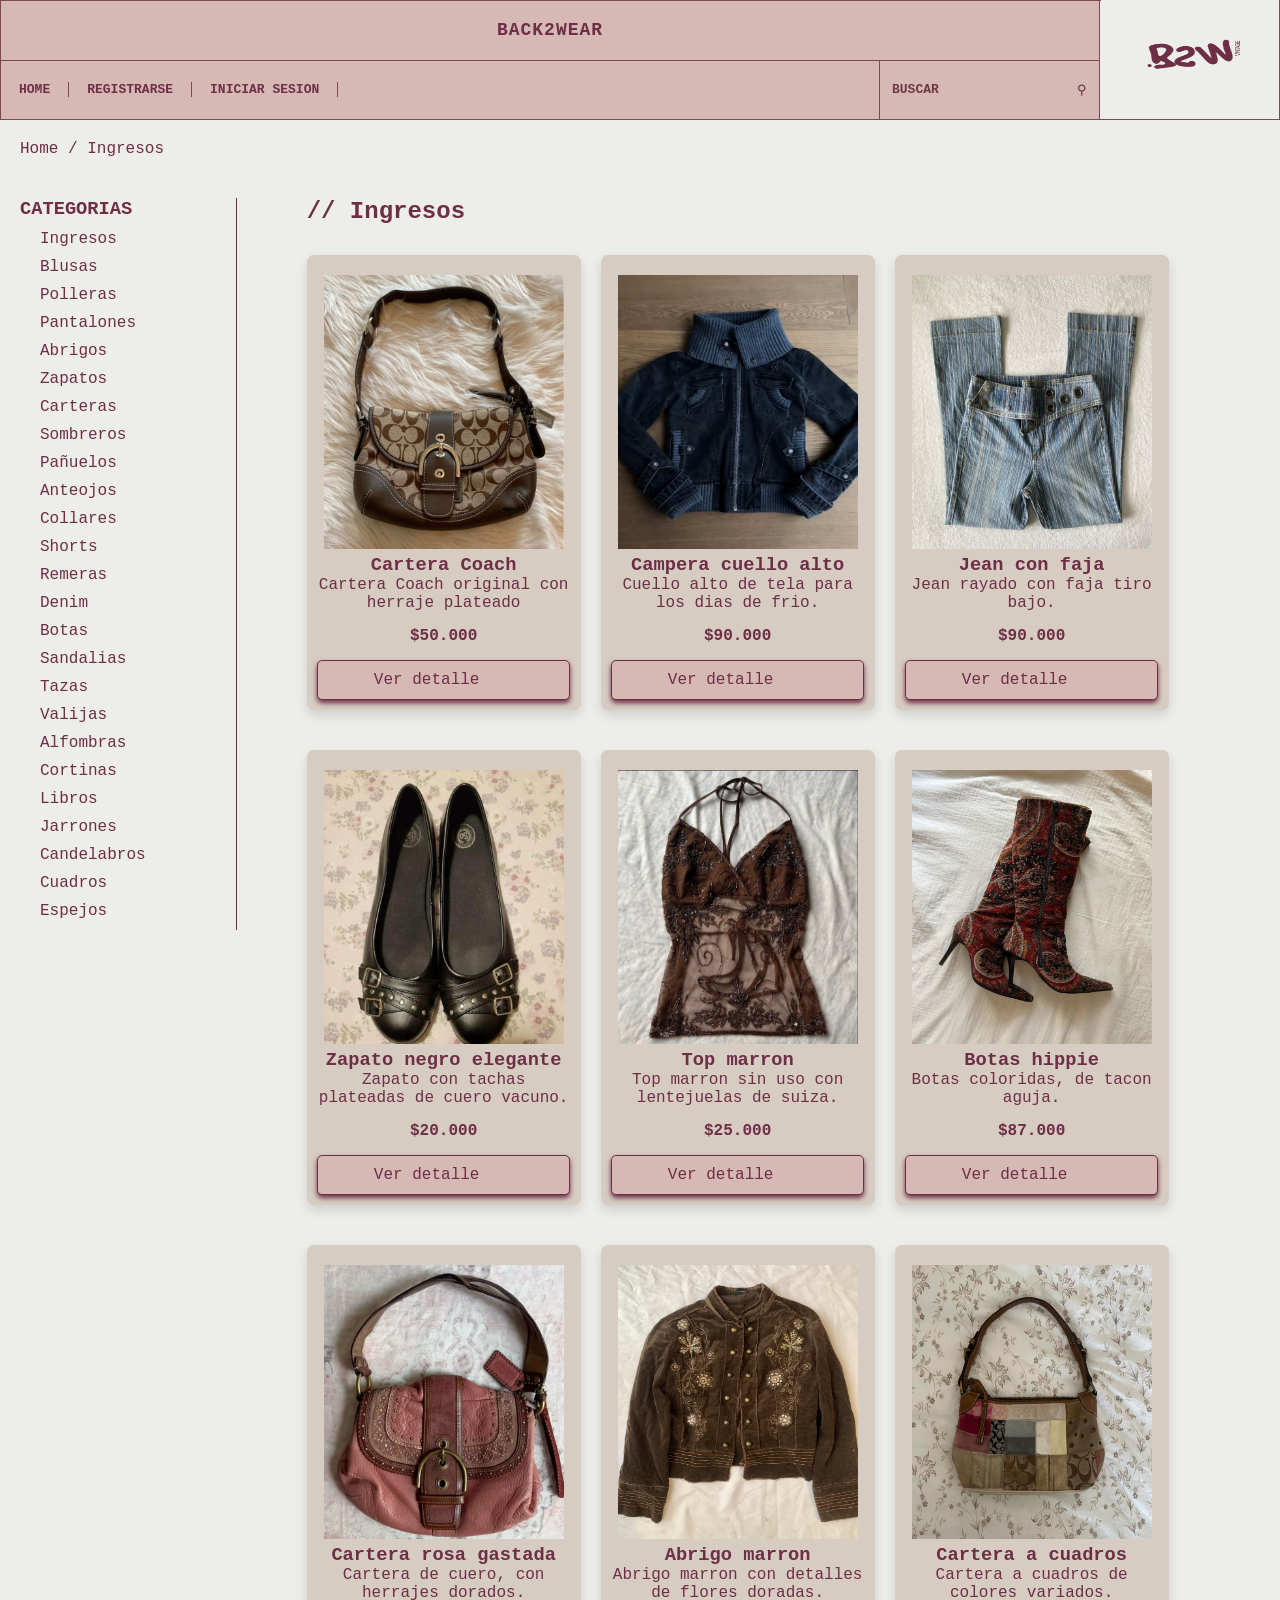
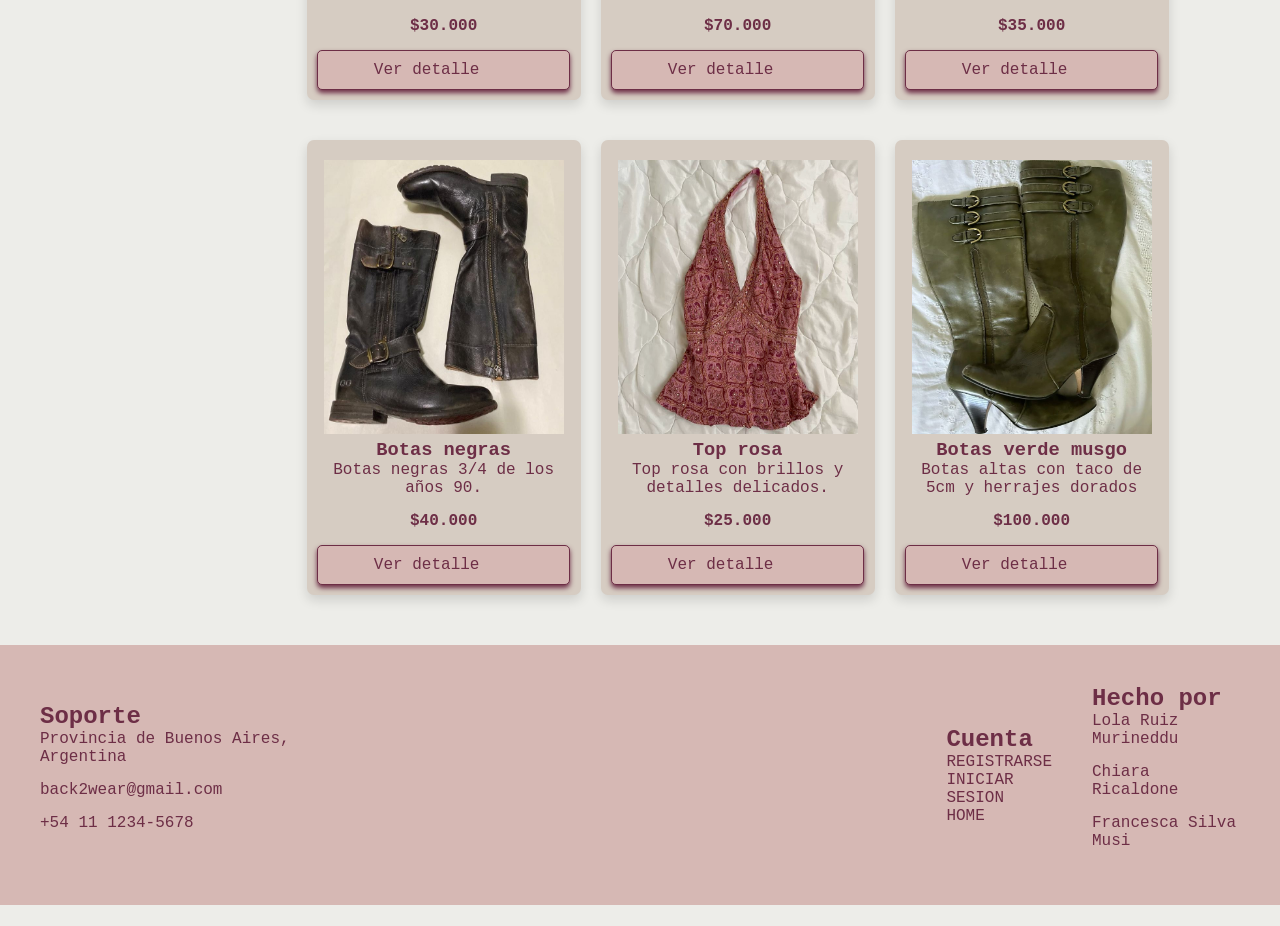
==== commit 368fc072: "rastrillamos" ====
--- a/category.html
+++ b/category.html
@@ -20,7 +20,7 @@
             <div class="menu">
                 <nav class="navegador">
                     <ul>
-                        <li><a href="./index.html">HOME</a></li>
+                        <li class="casa"><a href="./index.html">HOME</a></li>
                         <li><a href="./register.html">REGISTRARSE</a></li>
                         <li><a href="./login.html">INICIAR SESION</a></li>
                     </ul>
@@ -132,8 +132,8 @@
                 </article>
 
                 <article class="prendas">
-                    <img src="./img/CARTERA1.jpg" alt="Cartera rosa gastado">
-                    <h3>Cartera rosa gastado</h3>
+                    <img src="./img/CARTERA1.jpg" alt="Cartera rosa gastada">
+                    <h3>Cartera rosa gastada</h3>
                     <p>Cartera de cuero, con herrajes dorados.</p>
                     <p class="precio">$30.000</p>
                     <div class="botondet"><a href="./product.html">Ver detalle</a></div>
@@ -192,7 +192,7 @@
             <p><a href="https://web.whatsapp.com/">+54 11 1234-5678</a></p>
         </div>
 
-        <div>
+        <div class="mapa">
             <iframe
                 src="https://www.google.com/maps/embed?pb=!1m18!1m12!1m3!1d3290.2256772134606!2d-58.53369842397355!3d-34.44641874920848!2m3!1f0!2f0!3f0!3m2!1i1024!2i768!4f13.1!3m3!1m2!1s0x95bcafe9caa04e91%3A0xab200d654151ec0b!2sUniversidad%20de%20San%20Andr%C3%A9s!5e0!3m2!1ses-419!2sar!4v1789571897589!5m2!1ses-419!2sar"
                 width="600" height="200" style="border:0;" allowfullscreen="" loading="lazy"
--- a/css/styles.css
+++ b/css/styles.css
@@ -24,19 +24,21 @@
 
 
 .contenedor {
-    flex: 1;
+    width: 100%;
     background-color: #d6b8b4;
     display: flex;
     flex-direction: column;
+
 }
 
 
 .titulo {
-    flex: 1;
+    width: 100%;
     display: flex;
     align-items: center;
     justify-content: center;
     border-bottom: 1px solid #7c4852;
+    height: 60px;
 }
 
 .texto-titulo {
@@ -49,7 +51,7 @@
 
 
 .menu {
-    flex: 1;
+    height: 50%;
     display: flex;
     justify-content: space-between;
     align-items: center;
@@ -143,7 +145,6 @@
 
 .padre-categoria a {
     display: flex;
-    text-decoration: none;
     margin: 10px;
     margin-left: 20px;
     color: #6d2e46;
@@ -169,8 +170,7 @@
 }
 
 .banner img {
-    flex-direction: row;
-    flex-wrap: nowrap;
+    
     width: 323px;
     height: 377px;
     margin: 0px;
@@ -178,9 +178,10 @@
 }
 
 
-.father{
-    margin-left:50px;
-}
+.father {
+    margin-left: 50px;
+}
+
 .prod {
     margin-top: 40px;
     color: #6d2e46;
@@ -214,7 +215,7 @@
     color: #6d2e46;
     font-family: monospace, Arial, sans-serif;
     text-decoration: none;
- 
+
 }
 
 .prendas img {
@@ -222,7 +223,7 @@
     height: 274px;
     margin-top: 10px;
     margin-bottom: 5px;
-  
+
 }
 
 .botondet {
@@ -233,8 +234,8 @@
     border-radius: 5px;
 }
 
-.botondet a{
-    padding-left:36px;
+.botondet a {
+    padding-left: 36px;
 }
 
 .precio {
@@ -289,7 +290,7 @@
 .nuevos {
     color: #6d2e46;
     font-family: monospace, Arial, sans-serif;
-    margin-left:20px;
+    margin-left: 20px;
     margin-bottom: 10px;
 }
 
@@ -329,6 +330,7 @@
     color: #6d2e46;
     font-family: monospace, Arial, sans-serif;
     margin-bottom: 10px;
+    margin-top: 10px;
 }
 
 .grande {
@@ -352,7 +354,17 @@
     border-top: #6d2e46 solid 1px;
     padding-top: 10px;
 }
-
+.tag li {
+     color: #6d2e46;
+    font-family: monospace, Arial, sans-serif;
+    padding-right: 10px;
+}
+.tag {
+    display: flex;
+    flex-direction: row;
+    border-top: #6d2e46 solid 1px;
+    padding-top: 10px;
+}
 .menos,
 .uno,
 .mas,
@@ -436,12 +448,8 @@
     color: #dbb42c;
 }
 
-.comentarios {
-    padding-top: 30px;
-    padding-bottom: 30px;
-
-
-}
+
+
 
 .comentarios1 {
     background-color: #d6ccc2;
@@ -520,8 +528,7 @@
     border-right: none;
     border-left: none;
     outline: none;
-    display: flex;
-    flex-direction: column;
+    
     margin-bottom: 15px;
     font-size: 20px;
 
@@ -571,4 +578,211 @@
 .reg {
     border-bottom: solid #6d2e46 1px;
     width: fit-content;
+}
+
+
+
+
+
+
+@media (max-width: 440px) {
+    .banner {
+        display: none;
+    }
+
+    .mapa {
+        display: none;
+    }
+
+    .header {
+        height: auto;
+        flex-direction: row;
+        align-items: stretch;
+    }
+
+    .contenedor {
+        width: 75%;
+    }
+
+    .menu {
+        flex-direction: column;
+    }
+
+    .navegador ul {
+        flex-direction: row;
+    }
+
+    .navegador a {
+        padding-top: 6px;
+        padding-bottom: 6px;
+        border: none;
+        font-size: 10px;
+    }
+
+    .casa {
+        border-left: #6d2e46 solid 1px;
+    }
+
+    .buscar {
+        border-left: none;
+        border-top: 1px solid #7c4852;
+        width: 100%;
+        padding: 4px;
+    }
+
+    .logo {
+        width: 25%;
+    }
+
+    .logo img {
+        width: 100%;
+        height: auto;
+    }
+
+    .padre-categoria {
+        flex-direction: column;
+        margin-left: 0;
+        padding: 0 10px;
+    }
+
+    .categorias ul {
+        width: 100%;
+        height: auto;
+        border-right: none;
+        margin: 15px 0;
+        padding: 0;
+        
+    }
+
+    .categorias {
+        border-right: none;
+        text-align: center;
+    }
+
+    .categorias li,
+    ul {
+        display: inline;
+        margin: 0;
+        padding: 0;
+    }
+
+    .categorias a,
+    ul {
+        display: inline;
+        width: auto;
+        height: auto;
+        margin-right: 6px;
+        font-size: 13px;
+        line-height: 20px;
+    }
+
+    .titulocate {
+        font-size: 20px;
+        
+        margin-bottom:15px;
+    }
+
+    .father {
+        margin-left: 0;
+        margin-right: 0;
+    }
+
+    .prod {
+        margin-left: 0;
+        font-size: 23px;
+    }
+
+    .prendas {
+        width: 30%;
+        margin: 4px;
+        padding: 4px;
+        margin-right: 10px;
+    }
+
+    .prendas img {
+        width: 92px;
+        height: 120px;
+    }
+
+    .prendas h3,
+    .prendas p {
+        font-size: 10px;
+    }
+
+    .botondet {
+        padding: 2px 0;
+        font-size: 8px;
+        width: 100%;
+        margin-top: auto;
+    }
+
+    .botondet a {
+        padding-left: 0;
+        display: block;
+        text-align: center;
+        font-size: 13px;
+    }
+
+
+    .homedirec a {
+        font-size: 13px;
+    }
+
+    .nuevos {
+        margin-left:0px;
+        font-size: 27px;
+        margin-top:40px;
+        border-top: #6d2e46 solid 1px;
+        padding-top: 15px;
+
+    }
+
+    footer {
+        flex-direction: column;
+        align-items: flex-start;
+    }
+
+    .chico img {
+        display: none;
+    }
+    .grande img {
+         width: 350px;
+        height: 340px;
+       margin: auto;
+    }
+    .item {
+        margin-left: 10px;
+        margin-right: 10px;
+        flex-direction: column;
+        
+    }
+    .desc {
+    order: 3;
+    width: 100%;
+    margin-top: 20px;     
+    }
+    .formulario textarea{
+        width: 200px;
+    }
+    .chico {
+        order: 1;
+    }
+    .grande {
+        order: 2;
+    }
+    .comprar {
+    margin: 0;
+    }
+    .imgregis {
+        display: none;
+    }
+    .sesion p {
+        font-size: 18px;
+    }
+    .sesion h2 {
+        font-size: 25px;
+    }
+    .sesion {
+        margin-top: 25px;
+    }
 }
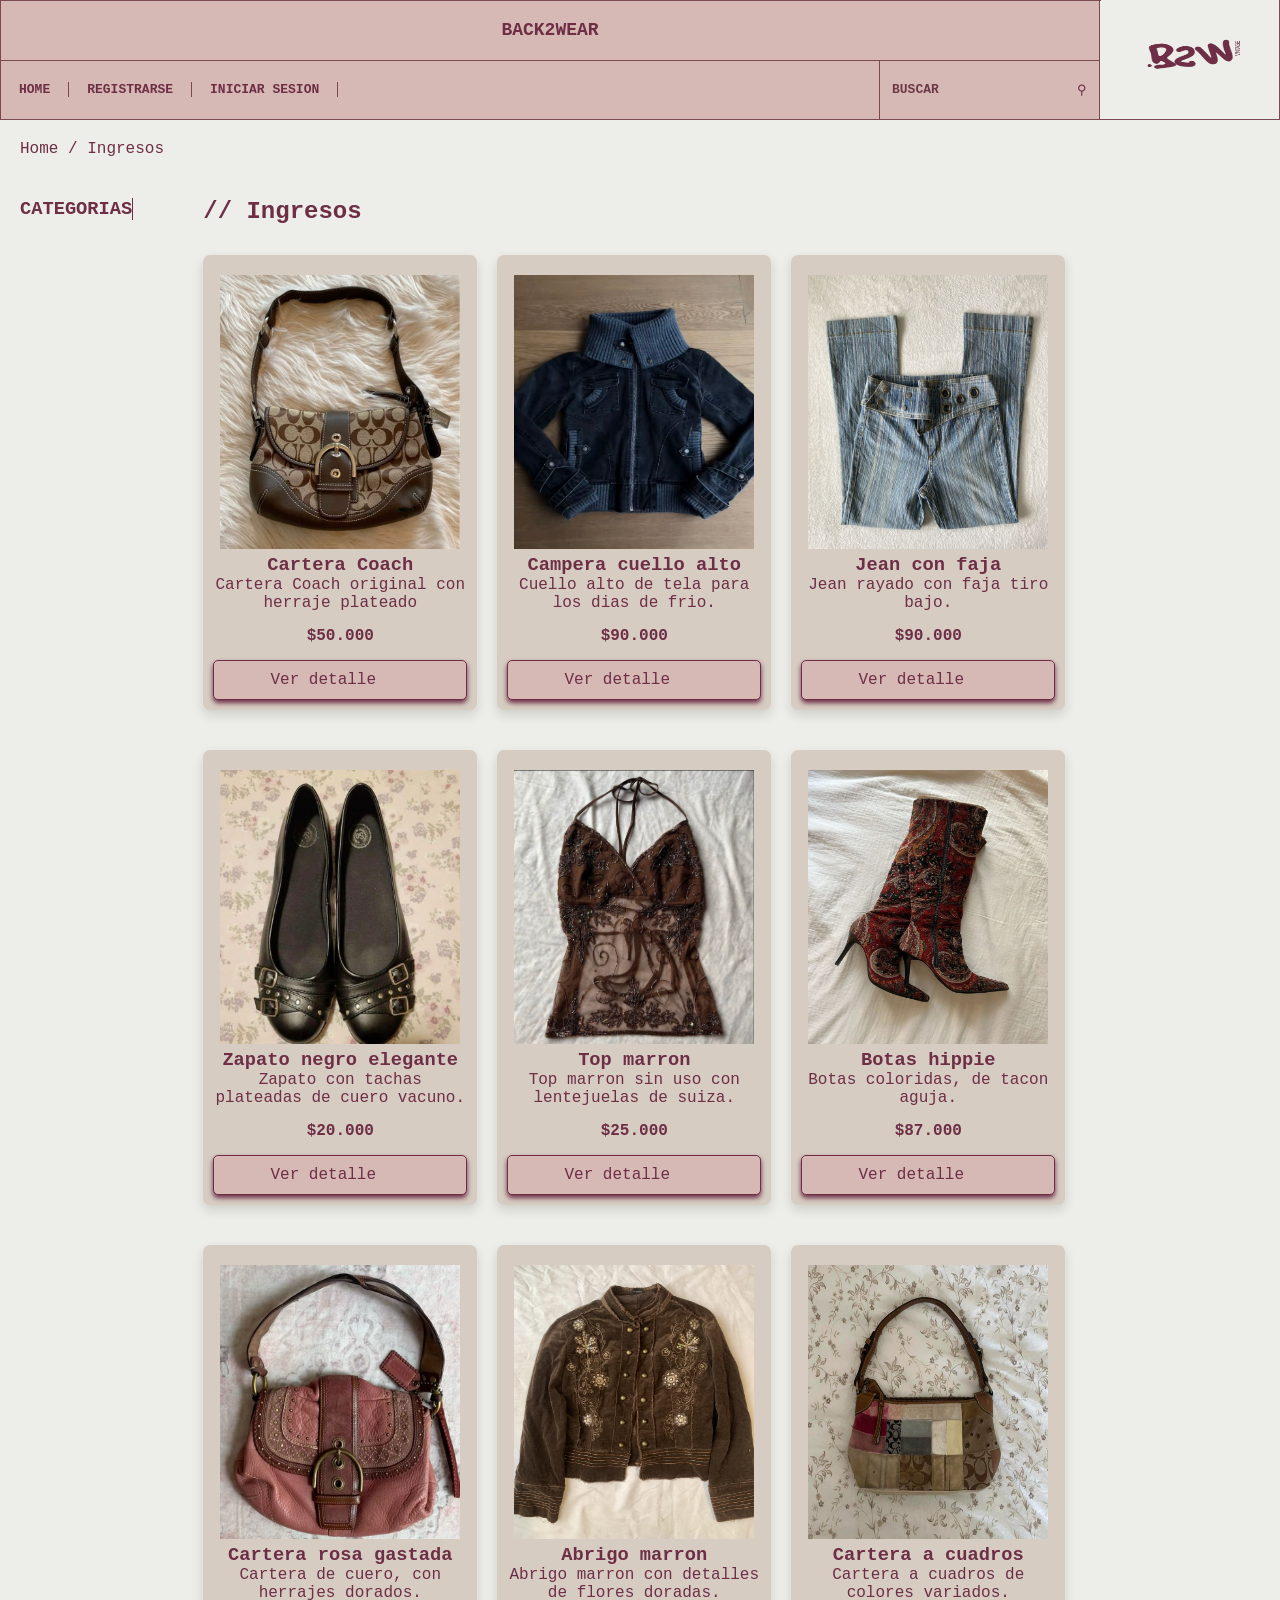
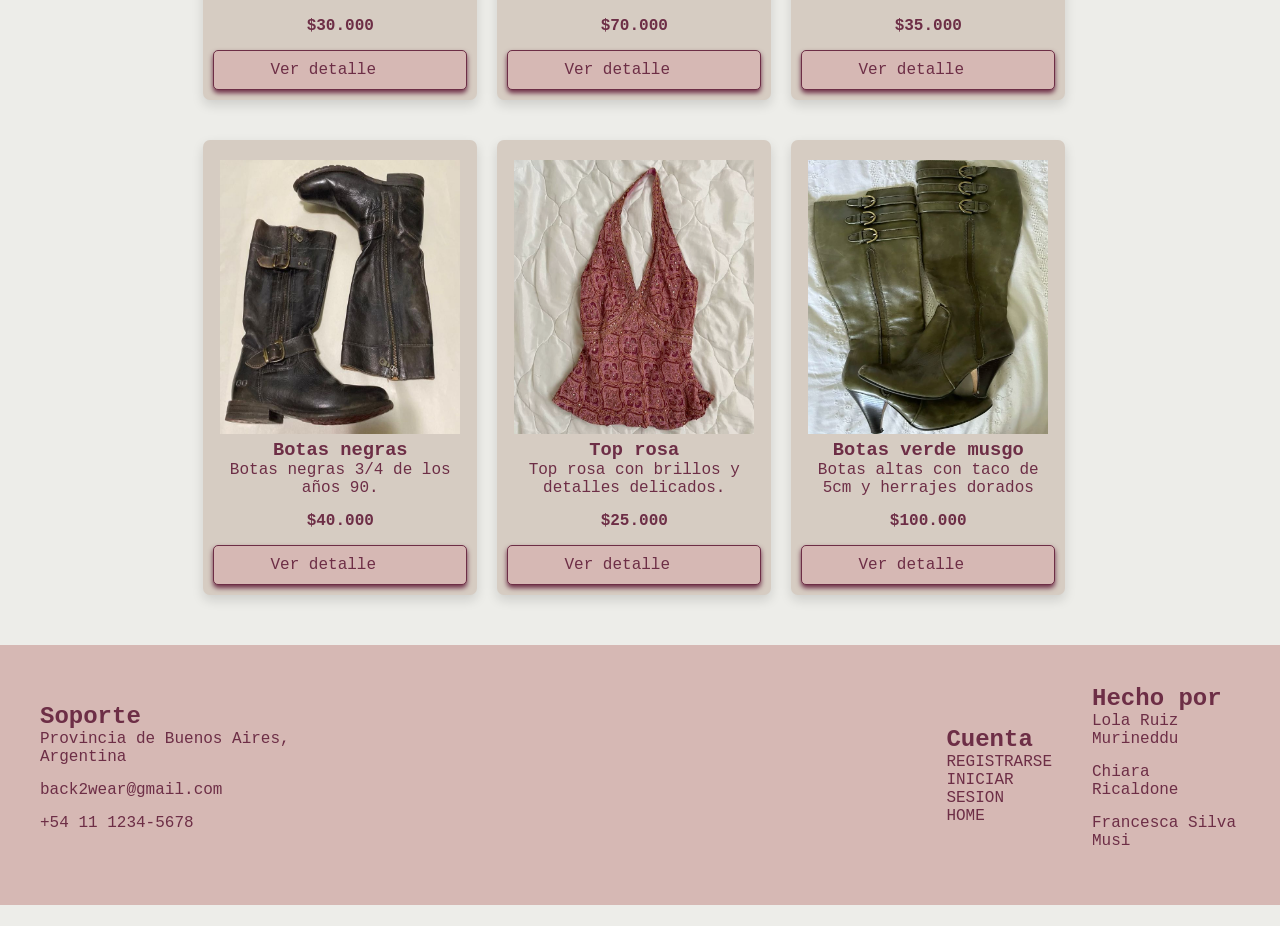
==== commit 6c7f2823: "hola" ====
--- a/category.html
+++ b/category.html
@@ -46,33 +46,8 @@
 
 
     <section class="padre-categoria">
-        <ul class="categorias">
+        <ul class="categorias" id="lista-categorias">
             <h3 class="titulocate">CATEGORIAS</h3>
-            <li> <a href="./category.html">Ingresos</a></li>
-            <li> <a href="./category.html">Blusas</a></li>
-            <li> <a href="./category.html">Polleras</a></li>
-            <li> <a href="./category.html">Pantalones</a></li>
-            <li> <a href="./category.html">Abrigos</a></li>
-            <li> <a href="./category.html">Zapatos</a></li>
-            <li> <a href="./category.html">Carteras</a></li>
-            <li> <a href="./category.html">Sombreros</a></li>
-            <li> <a href="./category.html">Pañuelos</a></li>
-            <li> <a href="./category.html">Anteojos</a></li>
-            <li> <a href="./category.html">Collares</a></li>
-            <li> <a href="./category.html">Shorts</a></li>
-            <li> <a href="./category.html">Remeras</a></li>
-            <li> <a href="./category.html">Denim</a></li>
-            <li> <a href="./category.html">Botas</a></li>
-            <li> <a href="./category.html">Sandalias</a></li>
-            <li> <a href="./category.html">Tazas</a></li>
-            <li> <a href="./category.html">Valijas</a></li>
-            <li> <a href="./category.html">Alfombras</a></li>
-            <li> <a href="./category.html">Cortinas</a></li>
-            <li> <a href="./category.html">Libros</a></li>
-            <li> <a href="./category.html">Jarrones</a></li>
-            <li> <a href="./category.html">Candelabros</a></li>
-            <li> <a href="./category.html">Cuadros</a></li>
-            <li> <a href="./category.html">Espejos</a></li>
         </ul>
 
 
@@ -216,7 +191,10 @@
 
 
     </footer>
-
+<script src="./js/index.js"></script>
+<script src="./js/buscador.js"></script>
+<script src="./js/category.js"></script>
+    <script src="./js/search-results.js"></script>
 </body>
 
 </html>
--- a/css/styles.css
+++ b/css/styles.css
@@ -46,7 +46,6 @@
     font-size: 18px;
     font-weight: bold;
     color: #6d2e46;
-    letter-spacing: 1px;
 }
 
 
@@ -60,7 +59,6 @@
 
 .navegador ul {
     display: flex;
-    list-style: none;
     height: 100%;
 }
 
@@ -170,11 +168,9 @@
 }
 
 .banner img {
-    
     width: 323px;
     height: 377px;
     margin: 0px;
-
 }
 
 
@@ -206,7 +202,6 @@
     display: flex;
     flex-direction: column;
     align-items: center;
-
 }
 
 .prendas h3,
@@ -215,7 +210,6 @@
     color: #6d2e46;
     font-family: monospace, Arial, sans-serif;
     text-decoration: none;
-
 }
 
 .prendas img {
@@ -307,6 +301,8 @@
     margin: 60px;
     padding: 20px;
     border-bottom: 1px solid #6d2e46;
+    flex-wrap:wrap;
+    margin-top:10px;
 }
 
 .chico img {
@@ -354,17 +350,20 @@
     border-top: #6d2e46 solid 1px;
     padding-top: 10px;
 }
+
 .tag li {
-     color: #6d2e46;
+    color: #6d2e46;
     font-family: monospace, Arial, sans-serif;
     padding-right: 10px;
 }
+
 .tag {
     display: flex;
     flex-direction: row;
     border-top: #6d2e46 solid 1px;
     padding-top: 10px;
 }
+
 .menos,
 .uno,
 .mas,
@@ -496,8 +495,6 @@
 .iniciar {
     display: flex;
     font-size: 25px;
-
-
 }
 
 
@@ -528,7 +525,6 @@
     border-right: none;
     border-left: none;
     outline: none;
-    
     margin-bottom: 15px;
     font-size: 20px;
 
@@ -580,9 +576,24 @@
     width: fit-content;
 }
 
-
-
-
+.sesion .terminosycond {
+    display: flex;
+    flex-direction: row;
+    align-items: center;
+    justify-content: center;
+    margin-bottom: 15px;
+   
+}
+
+.sesion .terminosycond input {
+    margin-bottom: 0;
+}
+
+.sesion .terminosycond label {
+    margin-bottom: 0;
+    font-size: 14px;
+     padding-left:5px ;
+}
 
 
 @media (max-width: 440px) {
@@ -651,7 +662,7 @@
         border-right: none;
         margin: 15px 0;
         padding: 0;
-        
+
     }
 
     .categorias {
@@ -678,8 +689,8 @@
 
     .titulocate {
         font-size: 20px;
-        
-        margin-bottom:15px;
+
+        margin-bottom: 15px;
     }
 
     .father {
@@ -729,9 +740,9 @@
     }
 
     .nuevos {
-        margin-left:0px;
+        margin-left: 0px;
         font-size: 27px;
-        margin-top:40px;
+        margin-top: 40px;
         border-top: #6d2e46 solid 1px;
         padding-top: 15px;
 
@@ -745,43 +756,54 @@
     .chico img {
         display: none;
     }
+
     .grande img {
-         width: 350px;
+        width: 350px;
         height: 340px;
-       margin: auto;
-    }
+        margin: auto;
+    }
+
     .item {
         margin-left: 10px;
         margin-right: 10px;
         flex-direction: column;
-        
-    }
+
+    }
+
     .desc {
-    order: 3;
-    width: 100%;
-    margin-top: 20px;     
-    }
-    .formulario textarea{
+        order: 3;
+        width: 100%;
+        margin-top: 20px;
+    }
+
+    .formulario textarea {
         width: 200px;
     }
+
     .chico {
         order: 1;
     }
+
     .grande {
         order: 2;
     }
+
     .comprar {
-    margin: 0;
-    }
+        margin: 0;
+    }
+
     .imgregis {
         display: none;
     }
+
     .sesion p {
         font-size: 18px;
     }
+
     .sesion h2 {
         font-size: 25px;
     }
+
     .sesion {
         margin-top: 25px;
     }
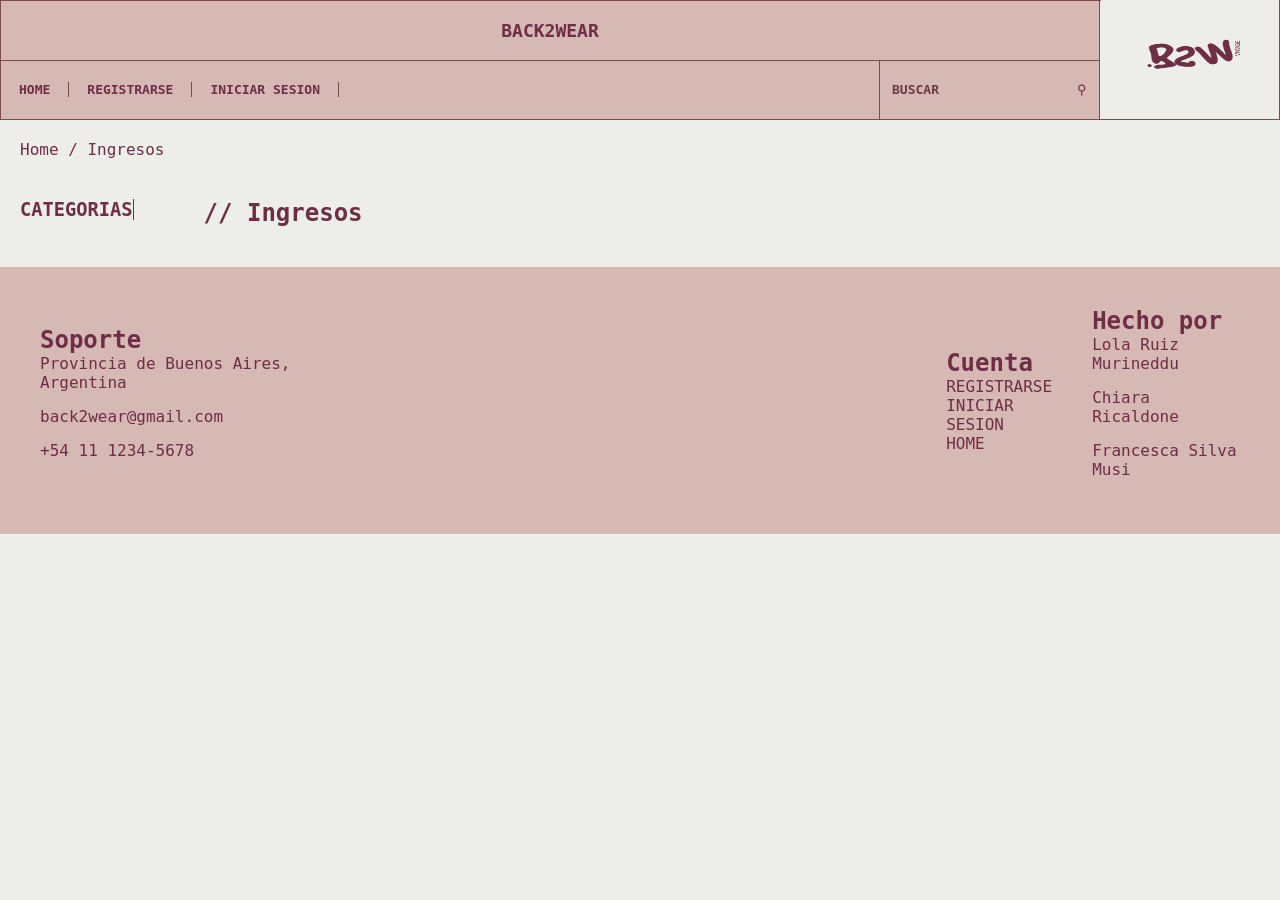
==== commit f91aa246: "varias cosas q hicimos en bibilioteca y en la clase" ====
--- a/category.html
+++ b/category.html
@@ -19,11 +19,27 @@
 
             <div class="menu">
                 <nav class="navegador">
+
                     <ul>
-                        <li class="casa"><a href="./index.html">HOME</a></li>
-                        <li><a href="./register.html">REGISTRARSE</a></li>
-                        <li><a href="./login.html">INICIAR SESION</a></li>
+                        <li class="casa">
+                            <a href="./index.html">HOME</a>
+                        </li>
+
+                        <li id="menu-registro">
+                            <a href="./register.html">REGISTRARSE</a>
+                        </li>
+
+                        <li id="menu-login">
+                            <a href="./login.html">INICIAR SESION</a>
+                        </li>
+
+                        <li id="saludo-usuario" style="display: none;"></li>
+
+                        <li id="link-logout" style="display: none;">
+                            <a href="#" id="boton-logout">LOGOUT</a>
+                        </li>
                     </ul>
+
                 </nav>
 
                 <form class="buscar" action="./search-results.html" method="GET">
@@ -56,104 +72,10 @@
                 <h1 class="nuevos">// Ingresos</h1>
             </div>
 
-            <section class="productos">
-                <article class="prendas">
-                    <img src="./img/CARTERA5.jpg" alt="Cartera coach">
-                    <h3>Cartera Coach</h3>
-                    <p>Cartera Coach original con herraje plateado</p>
-                    <p class="precio">$50.000</p>
-                    <div class="botondet"><a href="./product.html">Ver detalle</a></div>
-                </article>
 
-                <article class="prendas">
-                    <img src="./img/ABRIGO2.jpg" alt="Campera cuello alto">
-                    <h3>Campera cuello alto</h3>
-                    <p>Cuello alto de tela para los dias de frio.</p>
-                    <p class="precio">$90.000</p>
-                    <div class="botondet"><a href="./product.html">Ver detalle</a></div>
-                </article>
+            <section class="productos" id="productos-categoria">
+            </section>
 
-                <article class="prendas">
-                    <img src="./img/PANTALON1.jpg" alt="Jean con faja">
-                    <h3>Jean con faja</h3>
-                    <p>Jean rayado con faja tiro bajo.</p>
-                    <p class="precio">$90.000</p>
-                    <div class="botondet"><a href="./product.html">Ver detalle</a></div>
-                </article>
-
-
-                <article class="prendas">
-                    <img src="./img/ZAP3.jpg" alt="zapato elegante">
-                    <h3>Zapato negro elegante</h3>
-                    <p>Zapato con tachas plateadas de cuero vacuno.</p>
-                    <p class="precio">$20.000</p>
-                    <div class="botondet"><a href="./product.html">Ver detalle</a></div>
-                </article>
-
-                <article class="prendas">
-                    <img src="./img/TOP4.jpg" alt="Top marron">
-                    <h3>Top marron</h3>
-                    <p>Top marron sin uso con lentejuelas de suiza.</p>
-                    <p class="precio">$25.000</p>
-                    <div class="botondet"><a href="./product.html">Ver detalle</a></div>
-                </article>
-
-                <article class="prendas">
-                    <img src="./img/ZAP2.jpg" alt="Botas altas">
-                    <h3>Botas hippie</h3>
-                    <p>Botas coloridas, de tacon aguja.</p>
-                    <p class="precio">$87.000</p>
-                    <div class="botondet"><a href="./product.html">Ver detalle</a></div>
-                </article>
-
-                <article class="prendas">
-                    <img src="./img/CARTERA1.jpg" alt="Cartera rosa gastada">
-                    <h3>Cartera rosa gastada</h3>
-                    <p>Cartera de cuero, con herrajes dorados.</p>
-                    <p class="precio">$30.000</p>
-                    <div class="botondet"><a href="./product.html">Ver detalle</a></div>
-                </article>
-
-                <article class="prendas">
-                    <img src="./img/ABRIGO1.jpg" alt="Abrigo marron">
-                    <h3>Abrigo marron</h3>
-                    <p>Abrigo marron con detalles de flores doradas.</p>
-                    <p class="precio">$70.000</p>
-                    <div class="botondet"><a href="./product.html">Ver detalle</a></div>
-                </article>
-
-                <article class="prendas">
-                    <img src="./img/CARTERA2.jpg" alt="Cartera a cuadros">
-                    <h3>Cartera a cuadros</h3>
-                    <p>Cartera a cuadros de colores variados.</p>
-                    <p class="precio">$35.000</p>
-                    <div class="botondet"><a href="./product.html">Ver detalle</a></div>
-                </article>
-
-                <article class="prendas">
-                    <img src="./img/ZAP5.jpg" alt="Botas negras">
-                    <h3>Botas negras</h3>
-                    <p>Botas negras 3/4 de los años 90.</p>
-                    <p class="precio">$40.000</p>
-                    <div class="botondet"><a href="./product.html">Ver detalle</a></div>
-                </article>
-
-                <article class="prendas">
-                    <img src="./img/TOP3.jpg" alt="Top rosa">
-                    <h3>Top rosa</h3>
-                    <p>Top rosa con brillos y detalles delicados.</p>
-                    <p class="precio">$25.000</p>
-                    <div class="botondet"><a href="./product.html">Ver detalle</a></div>
-                </article>
-
-                <article class="prendas">
-                    <img src="./img/ZAP4.jpg" alt="Botas verde musgo">
-                    <h3>Botas verde musgo</h3>
-                    <p>Botas altas con taco de 5cm y herrajes dorados</p>
-                    <p class="precio">$100.000</p>
-                    <div class="botondet"><a href="./product.html">Ver detalle</a></div>
-                </article>
-            </section>
         </main>
     </section>
 
@@ -191,10 +113,15 @@
 
 
     </footer>
-<script src="./js/index.js"></script>
-<script src="./js/buscador.js"></script>
-<script src="./js/category.js"></script>
+    <script src="./js/index.js"></script>
+    <script src="./js/buscador.js"></script>
+    <script src="./js/category.js"></script>
     <script src="./js/search-results.js"></script>
+    <script src="./js/categorias.js"></script>
+
+<script src="./js/saludo.js"></script>
+<script src="./js/logout.js"></script>
+
 </body>
 
 </html>
--- a/css/styles.css
+++ b/css/styles.css
@@ -670,22 +670,22 @@
         text-align: center;
     }
 
-    .categorias li,
-    ul {
-        display: inline;
-        margin: 0;
-        padding: 0;
-    }
-
-    .categorias a,
-    ul {
-        display: inline;
-        width: auto;
-        height: auto;
-        margin-right: 6px;
-        font-size: 13px;
-        line-height: 20px;
-    }
+   
+.categorias li {
+    display: block;
+    margin: 0;
+    padding: 0;
+}
+
+.categorias a {
+    display: block;
+    width: auto;
+    height: auto;
+    margin-right: 6px;
+    font-size: 13px;
+    line-height: 20px;
+}
+
 
     .titulocate {
         font-size: 20px;
